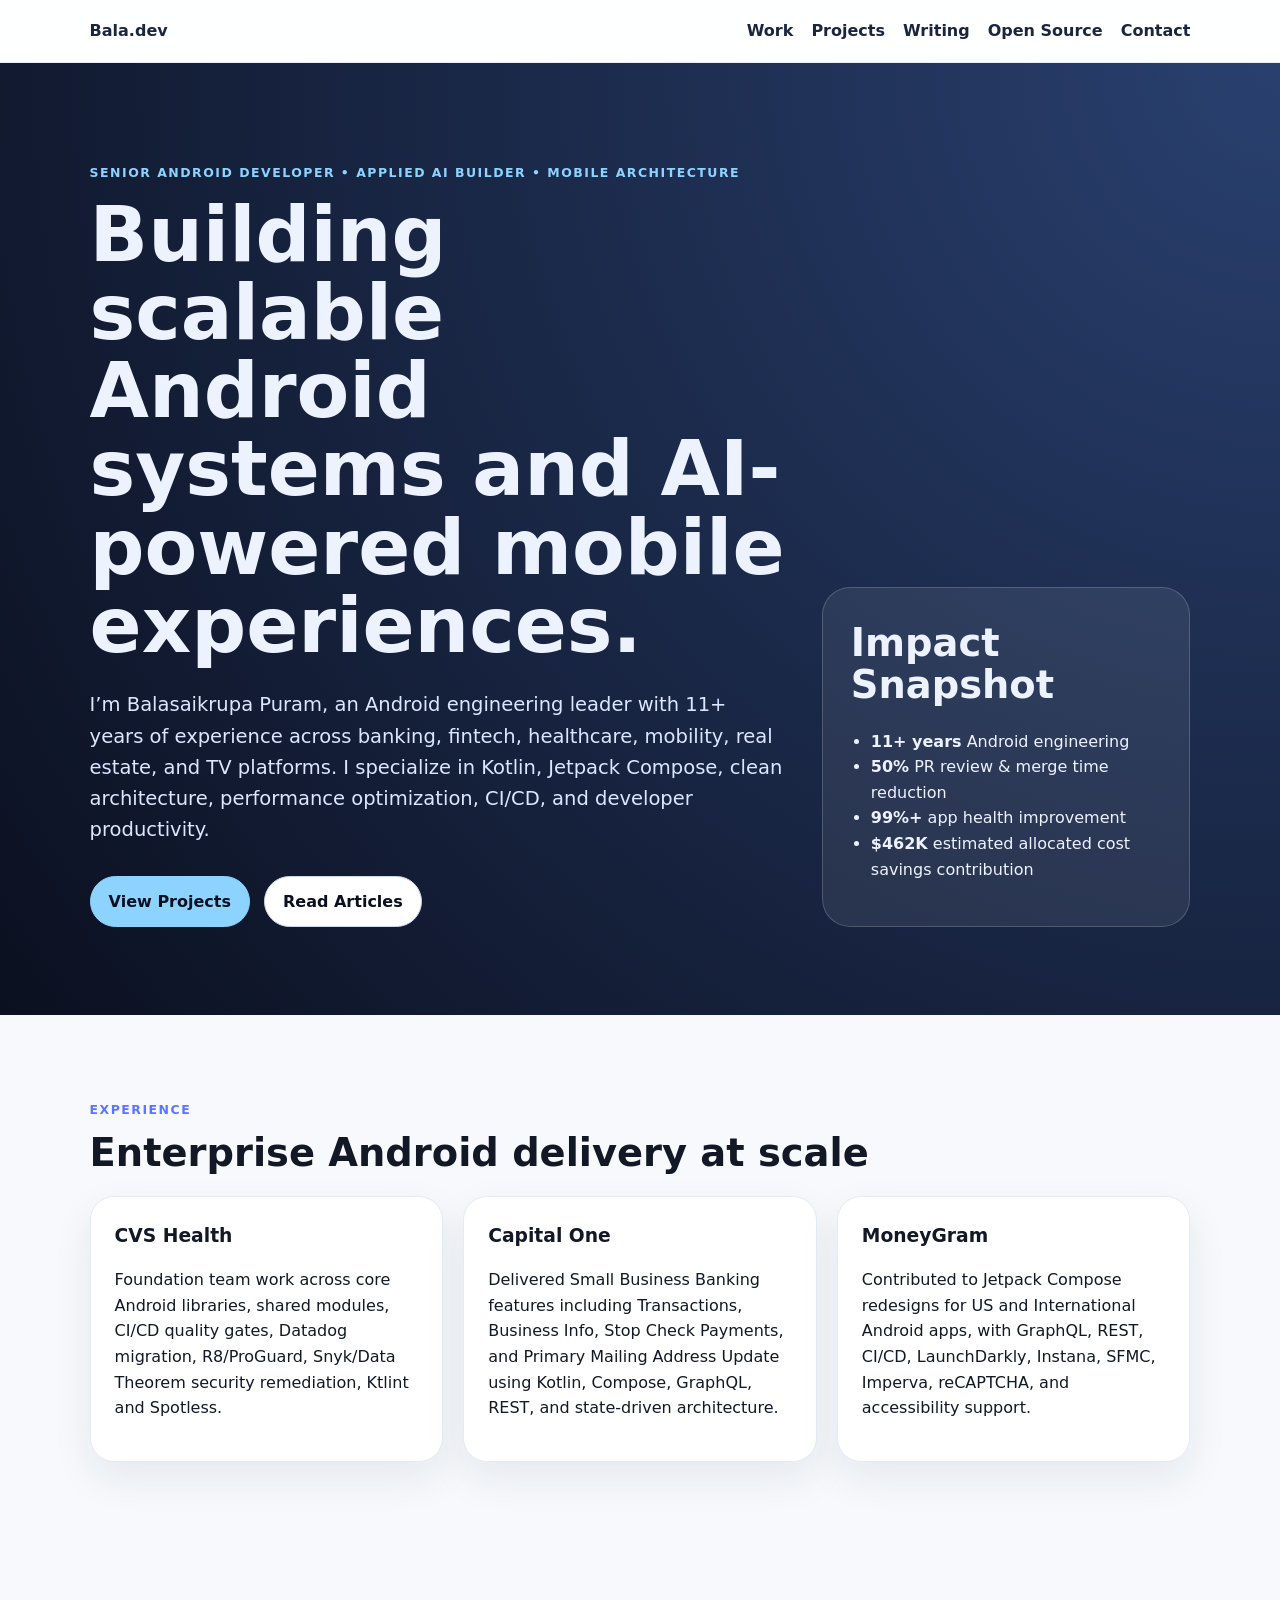
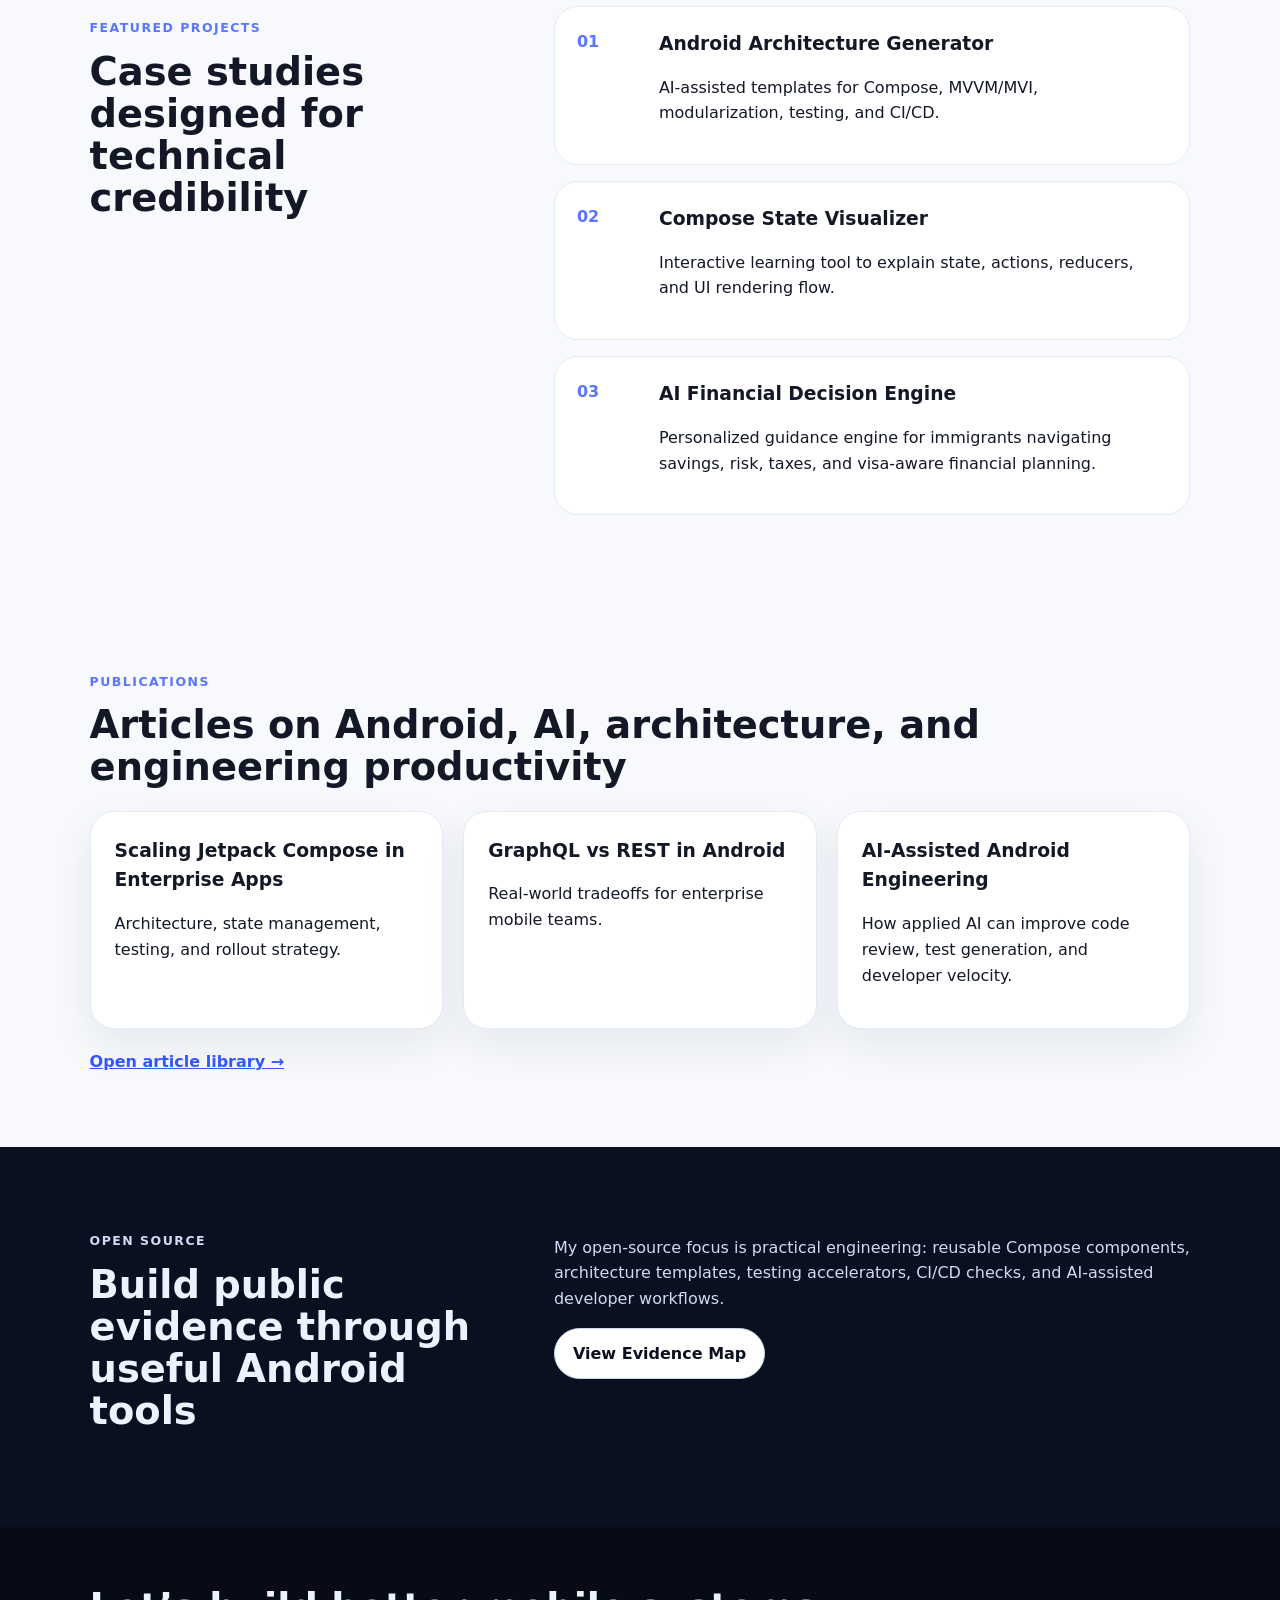
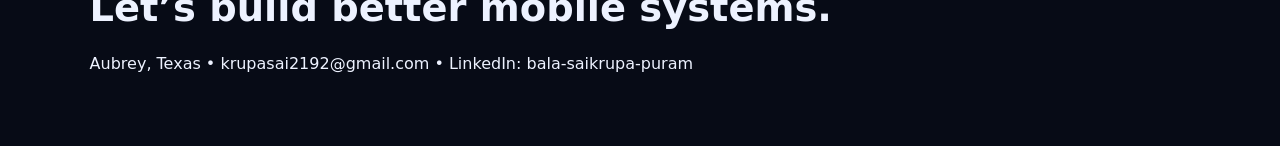
==== index.html @ 7b321862 "Initial portfolio" ====
<!doctype html>
<html lang="en">
<head>
  <meta charset="utf-8" />
  <meta name="viewport" content="width=device-width, initial-scale=1" />
  <title>Balasaikrupa Puram | Lead Android Developer & Applied AI Builder</title>
  <meta name="description" content="Portfolio of Balasaikrupa Puram, Lead Android Developer specializing in Kotlin, Jetpack Compose, Android architecture, performance, CI/CD, and applied AI." />
  <link rel="stylesheet" href="assets/css/styles.css" />
</head>
<body>
  <header class="nav">
    <a class="brand" href="#top">Bala.dev</a>
    <nav>
      <a href="#work">Work</a><a href="#projects">Projects</a><a href="#writing">Writing</a><a href="#opensource">Open Source</a><a href="#contact">Contact</a>
    </nav>
  </header>

  <main id="top">
    <section class="hero">
      <div>
        <p class="eyebrow">Senior Android Developer • Applied AI Builder • Mobile Architecture</p>
        <h1>Building scalable Android systems and AI-powered mobile experiences.</h1>
        <p class="lead">I’m Balasaikrupa Puram, an Android engineering leader with 11+ years of experience across banking, fintech, healthcare, mobility, real estate, and TV platforms. I specialize in Kotlin, Jetpack Compose, clean architecture, performance optimization, CI/CD, and developer productivity.</p>
        <div class="actions">
          <a class="button primary" href="#projects">View Projects</a>
          <a class="button" href="articles/index.html">Read Articles</a>
        </div>
      </div>
      <aside class="hero-card">
        <h2>Impact Snapshot</h2>
        <ul>
          <li><strong>11+ years</strong> Android engineering</li>
          <li><strong>50%</strong> PR review & merge time reduction</li>
          <li><strong>99%+</strong> app health improvement</li>
          <li><strong>$462K</strong> estimated allocated cost savings contribution</li>
        </ul>
      </aside>
    </section>

    <section id="work" class="section">
      <p class="eyebrow">Experience</p>
      <h2>Enterprise Android delivery at scale</h2>
      <div class="grid cards">
        <article class="card"><h3>CVS Health</h3><p>Foundation team work across core Android libraries, shared modules, CI/CD quality gates, Datadog migration, R8/ProGuard, Snyk/Data Theorem security remediation, Ktlint and Spotless.</p></article>
        <article class="card"><h3>Capital One</h3><p>Delivered Small Business Banking features including Transactions, Business Info, Stop Check Payments, and Primary Mailing Address Update using Kotlin, Compose, GraphQL, REST, and state-driven architecture.</p></article>
        <article class="card"><h3>MoneyGram</h3><p>Contributed to Jetpack Compose redesigns for US and International Android apps, with GraphQL, REST, CI/CD, LaunchDarkly, Instana, SFMC, Imperva, reCAPTCHA, and accessibility support.</p></article>
      </div>
    </section>

    <section id="projects" class="section split">
      <div><p class="eyebrow">Featured Projects</p><h2>Case studies designed for technical credibility</h2></div>
      <div class="stack">
        <a class="project" href="projects/android-architecture-generator.html"><span>01</span><div><h3>Android Architecture Generator</h3><p>AI-assisted templates for Compose, MVVM/MVI, modularization, testing, and CI/CD.</p></div></a>
        <a class="project" href="projects/compose-state-visualizer.html"><span>02</span><div><h3>Compose State Visualizer</h3><p>Interactive learning tool to explain state, actions, reducers, and UI rendering flow.</p></div></a>
        <a class="project" href="projects/ai-financial-decision-engine.html"><span>03</span><div><h3>AI Financial Decision Engine</h3><p>Personalized guidance engine for immigrants navigating savings, risk, taxes, and visa-aware financial planning.</p></div></a>
      </div>
    </section>

    <section id="writing" class="section">
      <p class="eyebrow">Publications</p>
      <h2>Articles on Android, AI, architecture, and engineering productivity</h2>
      <div class="grid cards">
        <article class="card"><h3>Scaling Jetpack Compose in Enterprise Apps</h3><p>Architecture, state management, testing, and rollout strategy.</p></article>
        <article class="card"><h3>GraphQL vs REST in Android</h3><p>Real-world tradeoffs for enterprise mobile teams.</p></article>
        <article class="card"><h3>AI-Assisted Android Engineering</h3><p>How applied AI can improve code review, test generation, and developer velocity.</p></article>
      </div>
      <a class="text-link" href="articles/index.html">Open article library →</a>
    </section>

    <section id="opensource" class="section split dark">
      <div><p class="eyebrow">Open Source</p><h2>Build public evidence through useful Android tools</h2></div>
      <div><p>My open-source focus is practical engineering: reusable Compose components, architecture templates, testing accelerators, CI/CD checks, and AI-assisted developer workflows.</p><a class="button" href="evidence/index.html">View Evidence Map</a></div>
    </section>
  </main>

  <footer id="contact" class="footer">
    <div><h2>Let’s build better mobile systems.</h2><p>Aubrey, Texas • krupasai2192@gmail.com • LinkedIn: bala-saikrupa-puram</p></div>
  </footer>
  <script src="assets/js/main.js"></script>
</body>
</html>
---- assets/css/styles.css ----
:root{--bg:#0b1020;--panel:#111936;--text:#edf2ff;--muted:#aeb9d6;--brand:#8dd3ff;--card:#ffffff;--ink:#121826;--soft:#eef4ff}*{box-sizing:border-box}body{margin:0;font-family:Inter,ui-sans-serif,system-ui,-apple-system,Segoe UI,Roboto,Arial,sans-serif;background:#f7f9fc;color:var(--ink);line-height:1.6}.nav{position:sticky;top:0;z-index:10;display:flex;justify-content:space-between;align-items:center;padding:18px 7vw;background:rgba(255,255,255,.88);backdrop-filter:blur(12px);border-bottom:1px solid #e9edf5}.brand{font-weight:800;color:#0b1020;text-decoration:none}.nav nav{display:flex;gap:18px;flex-wrap:wrap}.nav a{color:#1b2540;text-decoration:none;font-weight:600}.hero{display:grid;grid-template-columns:1.7fr .9fr;gap:36px;padding:88px 7vw;background:radial-gradient(circle at top right,#29406f,var(--bg));color:var(--text)}.eyebrow{color:#5a75ff;text-transform:uppercase;letter-spacing:.12em;font-size:.78rem;font-weight:800}.hero .eyebrow{color:var(--brand)}h1{font-size:clamp(2.4rem,6vw,5.2rem);line-height:1.02;margin:10px 0 24px}h2{font-size:clamp(1.8rem,3vw,3rem);line-height:1.1;margin:6px 0 22px}h3{margin:0 0 10px}.lead{font-size:1.22rem;max-width:820px;color:#dce7ff}.actions{display:flex;gap:14px;flex-wrap:wrap;margin-top:30px}.button{display:inline-flex;align-items:center;justify-content:center;padding:12px 18px;border-radius:999px;border:1px solid #ccd7ef;color:#0b1020;background:#fff;text-decoration:none;font-weight:800}.button.primary{background:var(--brand);border-color:var(--brand)}.hero-card{background:rgba(255,255,255,.08);border:1px solid rgba(255,255,255,.18);border-radius:28px;padding:28px;align-self:end}.hero-card ul{padding-left:20px}.section{padding:72px 7vw}.grid{display:grid;grid-template-columns:repeat(3,minmax(0,1fr));gap:20px}.card{background:var(--card);border:1px solid #e5ebf5;border-radius:24px;padding:24px;box-shadow:0 16px 40px rgba(22,35,70,.08)}.split{display:grid;grid-template-columns:.8fr 1.2fr;gap:40px;align-items:start}.stack{display:grid;gap:16px}.project{display:grid;grid-template-columns:64px 1fr;gap:18px;align-items:start;background:#fff;border:1px solid #e5ebf5;border-radius:24px;padding:22px;text-decoration:none;color:var(--ink)}.project span{font-weight:900;color:#5a75ff}.dark{background:#0b1020;color:var(--text)}.dark p{color:#cfdbf5}.text-link{display:inline-block;margin-top:20px;font-weight:900;color:#3357ff}.footer{padding:54px 7vw;background:#070b16;color:var(--text)}@media(max-width:860px){.hero,.split,.grid{grid-template-columns:1fr}.nav{align-items:flex-start;gap:12px;flex-direction:column}}
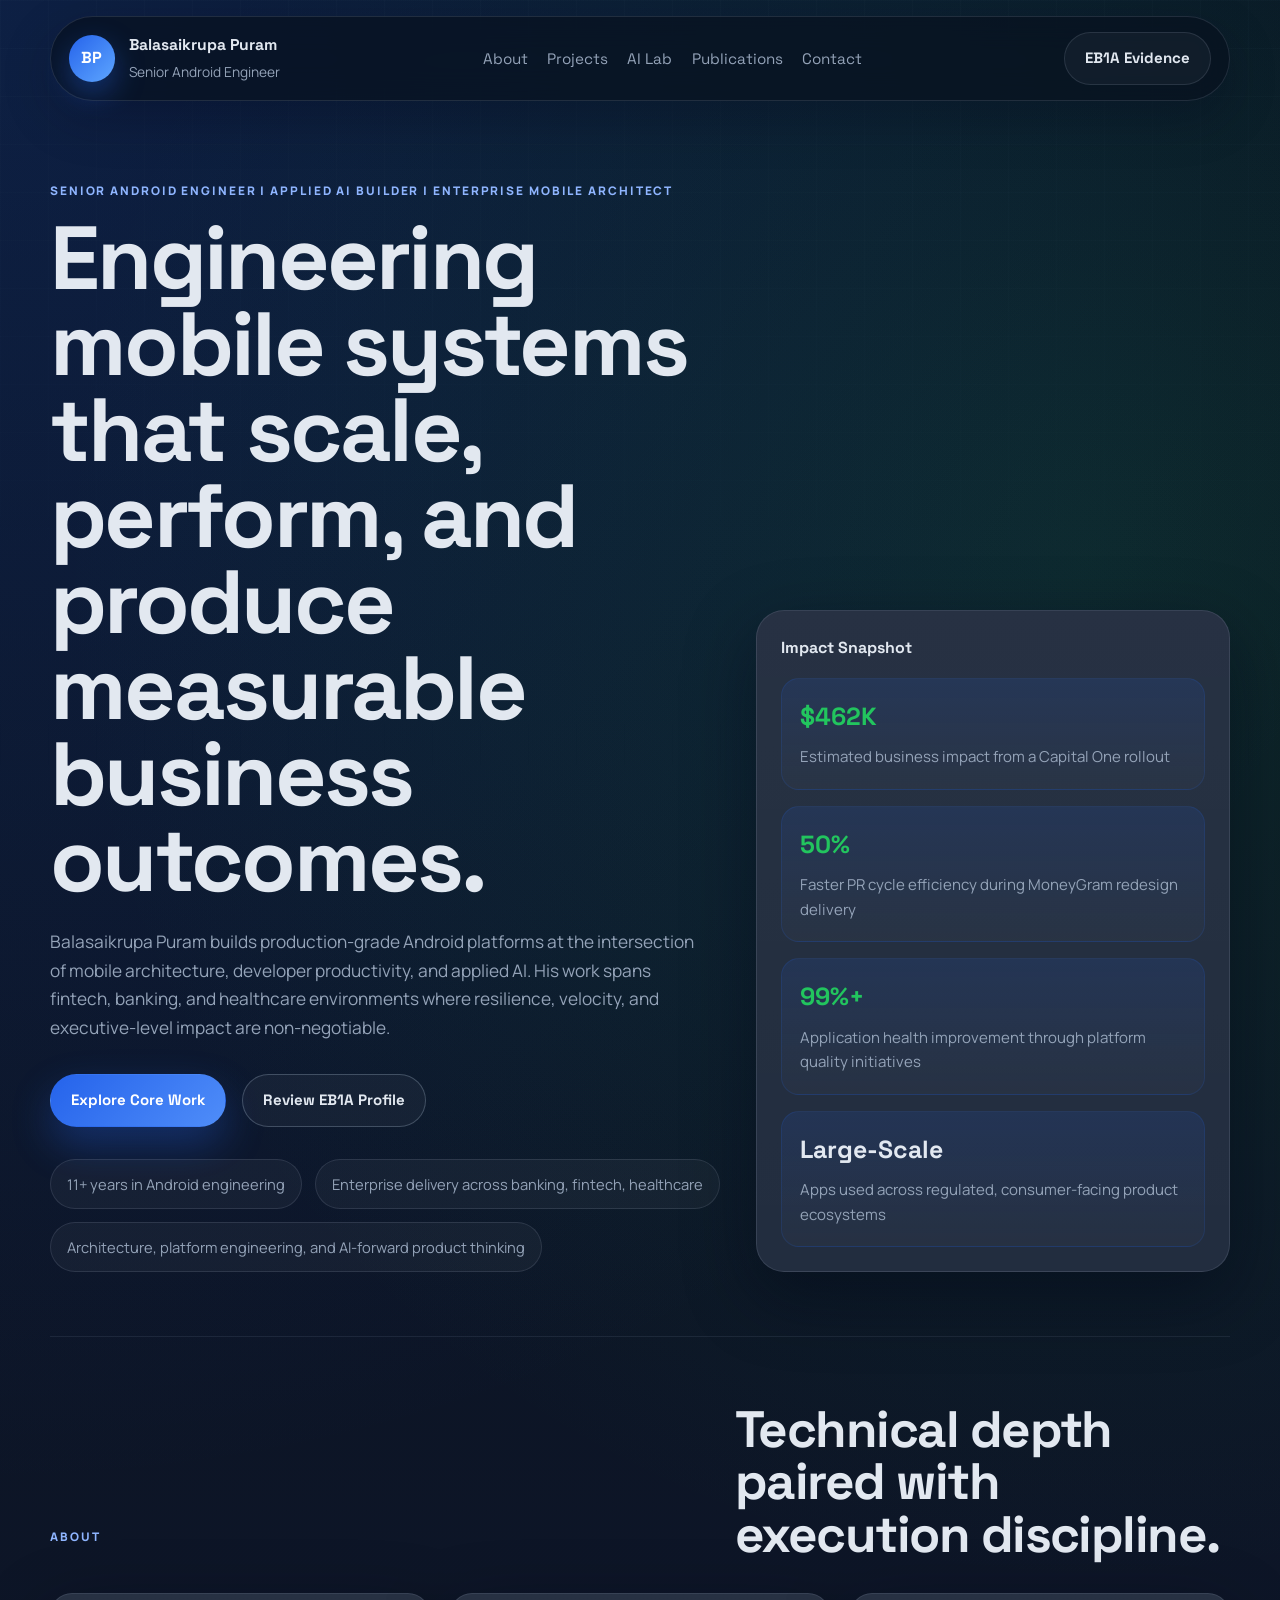
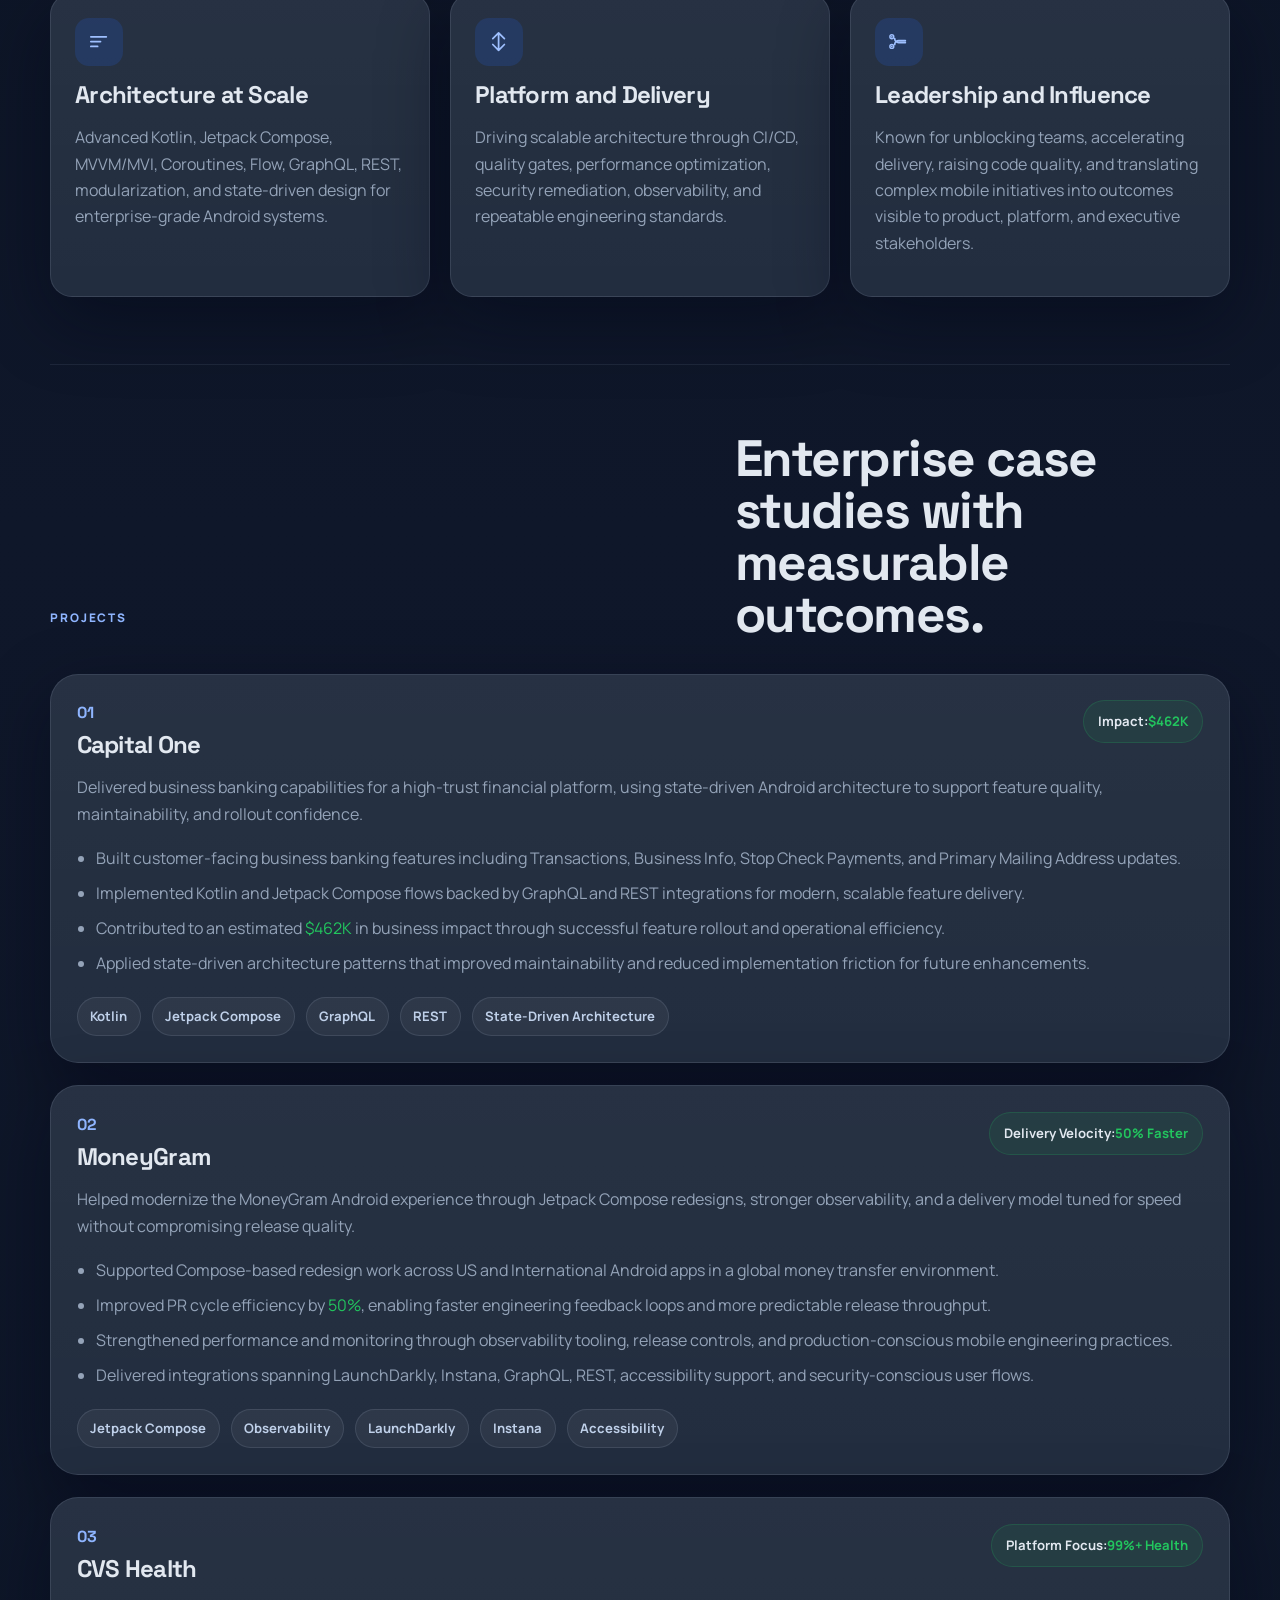
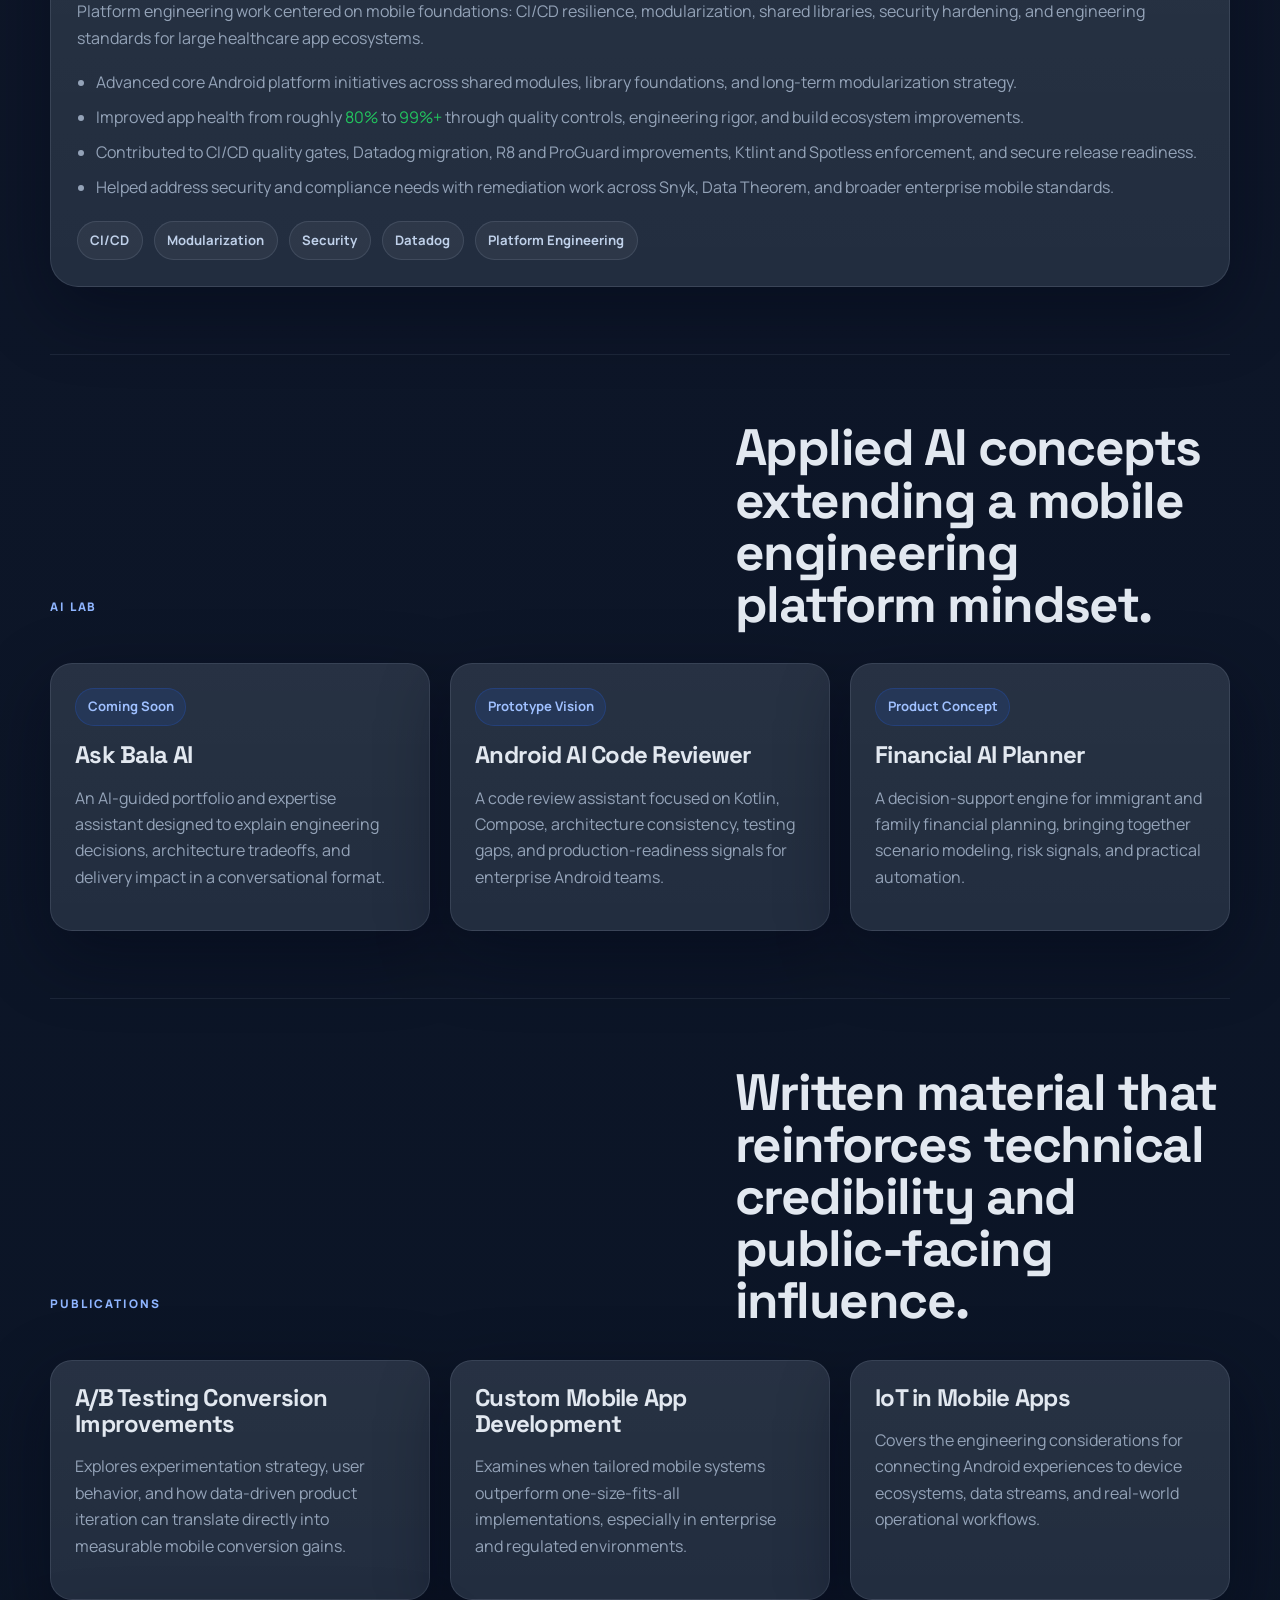
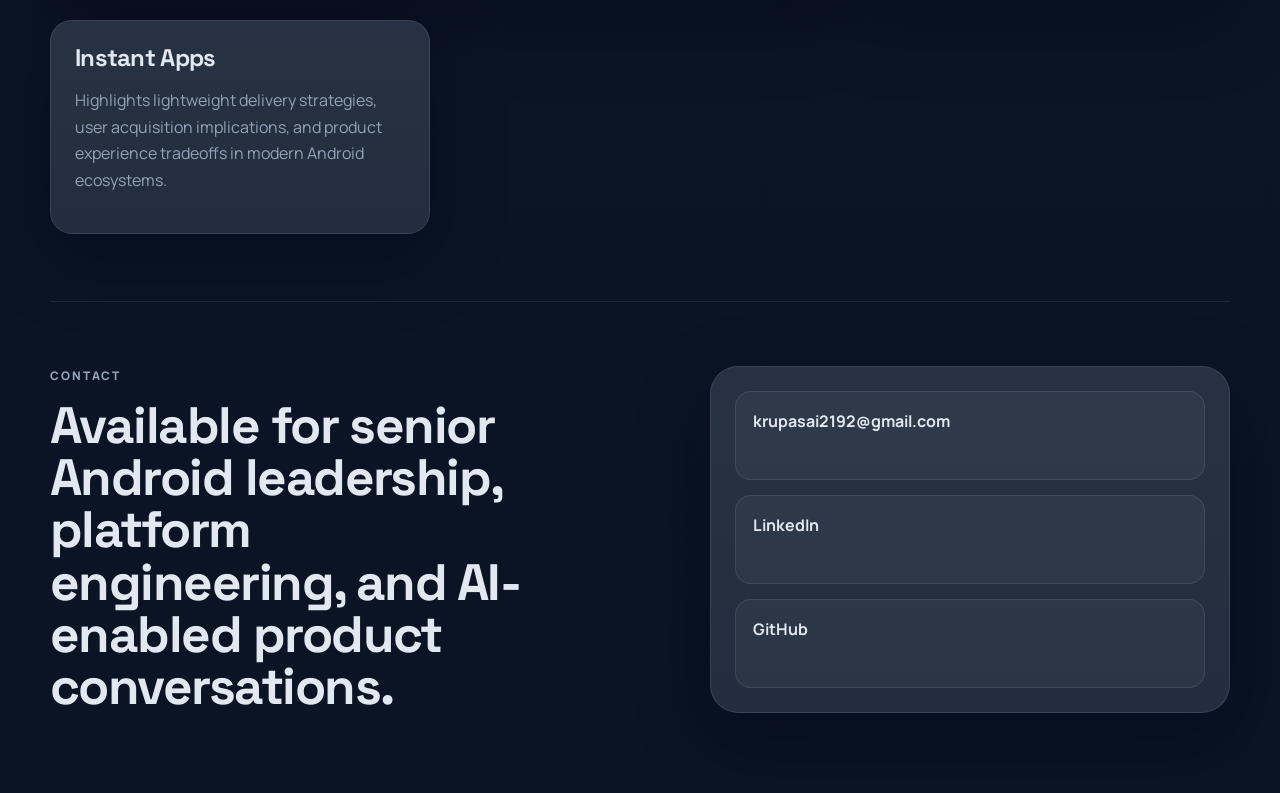
==== commit c7ea3677: "Build premium portfolio and EB1A evidence pages" ====
--- a/index.html
+++ b/index.html
@@ -1,81 +1,262 @@
 <!doctype html>
 <html lang="en">
 <head>
-  <meta charset="utf-8" />
-  <meta name="viewport" content="width=device-width, initial-scale=1" />
-  <title>Balasaikrupa Puram | Lead Android Developer & Applied AI Builder</title>
-  <meta name="description" content="Portfolio of Balasaikrupa Puram, Lead Android Developer specializing in Kotlin, Jetpack Compose, Android architecture, performance, CI/CD, and applied AI." />
-  <link rel="stylesheet" href="assets/css/styles.css" />
+  <meta charset="utf-8">
+  <meta name="viewport" content="width=device-width, initial-scale=1">
+  <title>Balasaikrupa Puram | Senior Android Engineer | Applied AI Builder</title>
+  <meta name="description" content="Portfolio of Balasaikrupa Puram, Senior Android Engineer and Applied AI Builder delivering measurable business impact through scalable Android architecture, platform engineering, and AI-enabled systems.">
+  <link rel="preconnect" href="https://fonts.googleapis.com">
+  <link rel="preconnect" href="https://fonts.gstatic.com" crossorigin>
+  <link href="https://fonts.googleapis.com/css2?family=Space+Grotesk:wght@500;700&family=Manrope:wght@400;500;600;700;800&display=swap" rel="stylesheet">
+  <link rel="stylesheet" href="styles.css">
 </head>
 <body>
-  <header class="nav">
-    <a class="brand" href="#top">Bala.dev</a>
-    <nav>
-      <a href="#work">Work</a><a href="#projects">Projects</a><a href="#writing">Writing</a><a href="#opensource">Open Source</a><a href="#contact">Contact</a>
-    </nav>
-  </header>
-
-  <main id="top">
-    <section class="hero">
-      <div>
-        <p class="eyebrow">Senior Android Developer • Applied AI Builder • Mobile Architecture</p>
-        <h1>Building scalable Android systems and AI-powered mobile experiences.</h1>
-        <p class="lead">I’m Balasaikrupa Puram, an Android engineering leader with 11+ years of experience across banking, fintech, healthcare, mobility, real estate, and TV platforms. I specialize in Kotlin, Jetpack Compose, clean architecture, performance optimization, CI/CD, and developer productivity.</p>
-        <div class="actions">
-          <a class="button primary" href="#projects">View Projects</a>
-          <a class="button" href="articles/index.html">Read Articles</a>
-        </div>
+  <div class="site-shell">
+    <header class="site-header">
+      <a class="brand" href="#top">
+        <span class="brand-mark">BP</span>
+        <span class="brand-copy">
+          <strong>Balasaikrupa Puram</strong>
+          <span>Senior Android Engineer</span>
+        </span>
+      </a>
+      <nav class="site-nav" aria-label="Primary">
+        <a href="#about">About</a>
+        <a href="#projects">Projects</a>
+        <a href="#ai-lab">AI Lab</a>
+        <a href="#publications">Publications</a>
+        <a href="#contact">Contact</a>
+      </nav>
+      <a class="button button-ghost" href="evidence.html">EB1A Evidence</a>
+    </header>
+
+    <main id="top">
+      <section class="hero section-divider">
+        <div class="hero-copy reveal">
+          <p class="eyebrow">Senior Android Engineer | Applied AI Builder | Enterprise Mobile Architect</p>
+          <h1>Engineering mobile systems that scale, perform, and produce measurable business outcomes.</h1>
+          <p class="hero-text">
+            Balasaikrupa Puram builds production-grade Android platforms at the intersection of mobile architecture,
+            developer productivity, and applied AI. His work spans fintech, banking, and healthcare environments where
+            resilience, velocity, and executive-level impact are non-negotiable.
+          </p>
+          <div class="hero-actions">
+            <a class="button button-primary" href="#projects">Explore Core Work</a>
+            <a class="button button-secondary" href="evidence.html">Review EB1A Profile</a>
+          </div>
+          <ul class="trust-row" aria-label="Trust markers">
+            <li>11+ years in Android engineering</li>
+            <li>Enterprise delivery across banking, fintech, healthcare</li>
+            <li>Architecture, platform engineering, and AI-forward product thinking</li>
+          </ul>
+        </div>
+
+        <aside class="hero-panel reveal" aria-label="Impact snapshot">
+          <div class="panel-topline">Impact Snapshot</div>
+          <div class="metric-grid">
+            <article class="metric-card">
+              <span class="metric-value accent">$462K</span>
+              <span class="metric-label">Estimated business impact from a Capital One rollout</span>
+            </article>
+            <article class="metric-card">
+              <span class="metric-value accent">50%</span>
+              <span class="metric-label">Faster PR cycle efficiency during MoneyGram redesign delivery</span>
+            </article>
+            <article class="metric-card">
+              <span class="metric-value accent">99%+</span>
+              <span class="metric-label">Application health improvement through platform quality initiatives</span>
+            </article>
+            <article class="metric-card">
+              <span class="metric-value">Large-Scale</span>
+              <span class="metric-label">Apps used across regulated, consumer-facing product ecosystems</span>
+            </article>
+          </div>
+        </aside>
+      </section>
+
+      <section id="about" class="section section-divider">
+        <div class="section-heading reveal">
+          <p class="eyebrow">About</p>
+          <h2>Technical depth paired with execution discipline.</h2>
+        </div>
+        <div class="about-grid">
+          <article class="feature-card reveal">
+            <div class="icon-badge" aria-hidden="true">
+              <svg viewBox="0 0 24 24" fill="none"><path d="M4 7h16M4 12h10M4 17h7" stroke="currentColor" stroke-width="1.8" stroke-linecap="round"/></svg>
+            </div>
+            <h3>Architecture at Scale</h3>
+            <p>Advanced Kotlin, Jetpack Compose, MVVM/MVI, Coroutines, Flow, GraphQL, REST, modularization, and state-driven design for enterprise-grade Android systems.</p>
+          </article>
+          <article class="feature-card reveal">
+            <div class="icon-badge" aria-hidden="true">
+              <svg viewBox="0 0 24 24" fill="none"><path d="M12 3v18M6 9l6-6 6 6M6 15l6 6 6-6" stroke="currentColor" stroke-width="1.8" stroke-linecap="round" stroke-linejoin="round"/></svg>
+            </div>
+            <h3>Platform and Delivery</h3>
+            <p>Driving scalable architecture through CI/CD, quality gates, performance optimization, security remediation, observability, and repeatable engineering standards.</p>
+          </article>
+          <article class="feature-card reveal">
+            <div class="icon-badge" aria-hidden="true">
+              <svg viewBox="0 0 24 24" fill="none"><path d="M8 15c0-2.21 1.79-4 4-4h7M8 9c0 2.21 1.79 4 4 4h7M5 7h.01M5 17h.01" stroke="currentColor" stroke-width="1.8" stroke-linecap="round"/><path d="M7 7a2 2 0 1 1-4 0 2 2 0 0 1 4 0Zm0 10a2 2 0 1 1-4 0 2 2 0 0 1 4 0Z" stroke="currentColor" stroke-width="1.5"/></svg>
+            </div>
+            <h3>Leadership and Influence</h3>
+            <p>Known for unblocking teams, accelerating delivery, raising code quality, and translating complex mobile initiatives into outcomes visible to product, platform, and executive stakeholders.</p>
+          </article>
+        </div>
+      </section>
+
+      <section id="projects" class="section section-divider">
+        <div class="section-heading reveal">
+          <p class="eyebrow">Projects</p>
+          <h2>Enterprise case studies with measurable outcomes.</h2>
+        </div>
+
+        <div class="project-stack">
+          <article class="project-card reveal">
+            <div class="project-header">
+              <div>
+                <p class="project-index">01</p>
+                <h3>Capital One</h3>
+              </div>
+              <span class="impact-pill">Impact: <strong class="accent">$462K</strong></span>
+            </div>
+            <p class="project-summary">
+              Delivered business banking capabilities for a high-trust financial platform, using state-driven Android
+              architecture to support feature quality, maintainability, and rollout confidence.
+            </p>
+            <ul class="achievement-list">
+              <li>Built customer-facing business banking features including Transactions, Business Info, Stop Check Payments, and Primary Mailing Address updates.</li>
+              <li>Implemented Kotlin and Jetpack Compose flows backed by GraphQL and REST integrations for modern, scalable feature delivery.</li>
+              <li>Contributed to an estimated <span class="accent">$462K</span> in business impact through successful feature rollout and operational efficiency.</li>
+              <li>Applied state-driven architecture patterns that improved maintainability and reduced implementation friction for future enhancements.</li>
+            </ul>
+            <div class="tag-row">
+              <span class="tag">Kotlin</span>
+              <span class="tag">Jetpack Compose</span>
+              <span class="tag">GraphQL</span>
+              <span class="tag">REST</span>
+              <span class="tag">State-Driven Architecture</span>
+            </div>
+          </article>
+
+          <article class="project-card reveal">
+            <div class="project-header">
+              <div>
+                <p class="project-index">02</p>
+                <h3>MoneyGram</h3>
+              </div>
+              <span class="impact-pill">Delivery Velocity: <strong class="accent">50% Faster</strong></span>
+            </div>
+            <p class="project-summary">
+              Helped modernize the MoneyGram Android experience through Jetpack Compose redesigns, stronger observability,
+              and a delivery model tuned for speed without compromising release quality.
+            </p>
+            <ul class="achievement-list">
+              <li>Supported Compose-based redesign work across US and International Android apps in a global money transfer environment.</li>
+              <li>Improved PR cycle efficiency by <span class="accent">50%</span>, enabling faster engineering feedback loops and more predictable release throughput.</li>
+              <li>Strengthened performance and monitoring through observability tooling, release controls, and production-conscious mobile engineering practices.</li>
+              <li>Delivered integrations spanning LaunchDarkly, Instana, GraphQL, REST, accessibility support, and security-conscious user flows.</li>
+            </ul>
+            <div class="tag-row">
+              <span class="tag">Jetpack Compose</span>
+              <span class="tag">Observability</span>
+              <span class="tag">LaunchDarkly</span>
+              <span class="tag">Instana</span>
+              <span class="tag">Accessibility</span>
+            </div>
+          </article>
+
+          <article class="project-card reveal">
+            <div class="project-header">
+              <div>
+                <p class="project-index">03</p>
+                <h3>CVS Health</h3>
+              </div>
+              <span class="impact-pill">Platform Focus: <strong class="accent">99%+ Health</strong></span>
+            </div>
+            <p class="project-summary">
+              Platform engineering work centered on mobile foundations: CI/CD resilience, modularization, shared libraries,
+              security hardening, and engineering standards for large healthcare app ecosystems.
+            </p>
+            <ul class="achievement-list">
+              <li>Advanced core Android platform initiatives across shared modules, library foundations, and long-term modularization strategy.</li>
+              <li>Improved app health from roughly <span class="accent">80%</span> to <span class="accent">99%+</span> through quality controls, engineering rigor, and build ecosystem improvements.</li>
+              <li>Contributed to CI/CD quality gates, Datadog migration, R8 and ProGuard improvements, Ktlint and Spotless enforcement, and secure release readiness.</li>
+              <li>Helped address security and compliance needs with remediation work across Snyk, Data Theorem, and broader enterprise mobile standards.</li>
+            </ul>
+            <div class="tag-row">
+              <span class="tag">CI/CD</span>
+              <span class="tag">Modularization</span>
+              <span class="tag">Security</span>
+              <span class="tag">Datadog</span>
+              <span class="tag">Platform Engineering</span>
+            </div>
+          </article>
+        </div>
+      </section>
+
+      <section id="ai-lab" class="section section-divider">
+        <div class="section-heading reveal">
+          <p class="eyebrow">AI Lab</p>
+          <h2>Applied AI concepts extending a mobile engineering platform mindset.</h2>
+        </div>
+        <div class="ai-grid">
+          <article class="lab-card reveal">
+            <span class="status-chip">Coming Soon</span>
+            <h3>Ask Bala AI</h3>
+            <p>An AI-guided portfolio and expertise assistant designed to explain engineering decisions, architecture tradeoffs, and delivery impact in a conversational format.</p>
+          </article>
+          <article class="lab-card reveal">
+            <span class="status-chip">Prototype Vision</span>
+            <h3>Android AI Code Reviewer</h3>
+            <p>A code review assistant focused on Kotlin, Compose, architecture consistency, testing gaps, and production-readiness signals for enterprise Android teams.</p>
+          </article>
+          <article class="lab-card reveal">
+            <span class="status-chip">Product Concept</span>
+            <h3>Financial AI Planner</h3>
+            <p>A decision-support engine for immigrant and family financial planning, bringing together scenario modeling, risk signals, and practical automation.</p>
+          </article>
+        </div>
+      </section>
+
+      <section id="publications" class="section section-divider">
+        <div class="section-heading reveal">
+          <p class="eyebrow">Publications</p>
+          <h2>Written material that reinforces technical credibility and public-facing influence.</h2>
+        </div>
+        <div class="publication-grid">
+          <article class="publication-card reveal">
+            <h3>A/B Testing Conversion Improvements</h3>
+            <p>Explores experimentation strategy, user behavior, and how data-driven product iteration can translate directly into measurable mobile conversion gains.</p>
+          </article>
+          <article class="publication-card reveal">
+            <h3>Custom Mobile App Development</h3>
+            <p>Examines when tailored mobile systems outperform one-size-fits-all implementations, especially in enterprise and regulated environments.</p>
+          </article>
+          <article class="publication-card reveal">
+            <h3>IoT in Mobile Apps</h3>
+            <p>Covers the engineering considerations for connecting Android experiences to device ecosystems, data streams, and real-world operational workflows.</p>
+          </article>
+          <article class="publication-card reveal">
+            <h3>Instant Apps</h3>
+            <p>Highlights lightweight delivery strategies, user acquisition implications, and product experience tradeoffs in modern Android ecosystems.</p>
+          </article>
+        </div>
+      </section>
+    </main>
+
+    <section id="contact" class="contact-band">
+      <div class="contact-copy reveal">
+        <p class="eyebrow">Contact</p>
+        <h2>Available for senior Android leadership, platform engineering, and AI-enabled product conversations.</h2>
       </div>
-      <aside class="hero-card">
-        <h2>Impact Snapshot</h2>
-        <ul>
-          <li><strong>11+ years</strong> Android engineering</li>
-          <li><strong>50%</strong> PR review & merge time reduction</li>
-          <li><strong>99%+</strong> app health improvement</li>
-          <li><strong>$462K</strong> estimated allocated cost savings contribution</li>
-        </ul>
-      </aside>
-    </section>
-
-    <section id="work" class="section">
-      <p class="eyebrow">Experience</p>
-      <h2>Enterprise Android delivery at scale</h2>
-      <div class="grid cards">
-        <article class="card"><h3>CVS Health</h3><p>Foundation team work across core Android libraries, shared modules, CI/CD quality gates, Datadog migration, R8/ProGuard, Snyk/Data Theorem security remediation, Ktlint and Spotless.</p></article>
-        <article class="card"><h3>Capital One</h3><p>Delivered Small Business Banking features including Transactions, Business Info, Stop Check Payments, and Primary Mailing Address Update using Kotlin, Compose, GraphQL, REST, and state-driven architecture.</p></article>
-        <article class="card"><h3>MoneyGram</h3><p>Contributed to Jetpack Compose redesigns for US and International Android apps, with GraphQL, REST, CI/CD, LaunchDarkly, Instana, SFMC, Imperva, reCAPTCHA, and accessibility support.</p></article>
+      <div class="contact-card reveal">
+        <a href="mailto:krupasai2192@gmail.com">krupasai2192@gmail.com</a>
+        <a href="https://www.linkedin.com/in/bala-saikrupa-puram/" target="_blank" rel="noreferrer">LinkedIn</a>
+        <a href="https://github.com/saikrupa" target="_blank" rel="noreferrer">GitHub</a>
       </div>
     </section>
-
-    <section id="projects" class="section split">
-      <div><p class="eyebrow">Featured Projects</p><h2>Case studies designed for technical credibility</h2></div>
-      <div class="stack">
-        <a class="project" href="projects/android-architecture-generator.html"><span>01</span><div><h3>Android Architecture Generator</h3><p>AI-assisted templates for Compose, MVVM/MVI, modularization, testing, and CI/CD.</p></div></a>
-        <a class="project" href="projects/compose-state-visualizer.html"><span>02</span><div><h3>Compose State Visualizer</h3><p>Interactive learning tool to explain state, actions, reducers, and UI rendering flow.</p></div></a>
-        <a class="project" href="projects/ai-financial-decision-engine.html"><span>03</span><div><h3>AI Financial Decision Engine</h3><p>Personalized guidance engine for immigrants navigating savings, risk, taxes, and visa-aware financial planning.</p></div></a>
-      </div>
-    </section>
-
-    <section id="writing" class="section">
-      <p class="eyebrow">Publications</p>
-      <h2>Articles on Android, AI, architecture, and engineering productivity</h2>
-      <div class="grid cards">
-        <article class="card"><h3>Scaling Jetpack Compose in Enterprise Apps</h3><p>Architecture, state management, testing, and rollout strategy.</p></article>
-        <article class="card"><h3>GraphQL vs REST in Android</h3><p>Real-world tradeoffs for enterprise mobile teams.</p></article>
-        <article class="card"><h3>AI-Assisted Android Engineering</h3><p>How applied AI can improve code review, test generation, and developer velocity.</p></article>
-      </div>
-      <a class="text-link" href="articles/index.html">Open article library →</a>
-    </section>
-
-    <section id="opensource" class="section split dark">
-      <div><p class="eyebrow">Open Source</p><h2>Build public evidence through useful Android tools</h2></div>
-      <div><p>My open-source focus is practical engineering: reusable Compose components, architecture templates, testing accelerators, CI/CD checks, and AI-assisted developer workflows.</p><a class="button" href="evidence/index.html">View Evidence Map</a></div>
-    </section>
-  </main>
-
-  <footer id="contact" class="footer">
-    <div><h2>Let’s build better mobile systems.</h2><p>Aubrey, Texas • krupasai2192@gmail.com • LinkedIn: bala-saikrupa-puram</p></div>
-  </footer>
-  <script src="assets/js/main.js"></script>
+  </div>
+
+  <script src="script.js"></script>
 </body>
 </html>
--- a/styles.css
+++ b/styles.css
@@ -0,0 +1,699 @@
+:root {
+  --bg: #0f172a;
+  --bg-soft: #111c34;
+  --surface: rgba(15, 23, 42, 0.78);
+  --card: #1e293b;
+  --card-strong: #24324a;
+  --text: #e2e8f0;
+  --muted: #94a3b8;
+  --line: rgba(148, 163, 184, 0.18);
+  --line-strong: rgba(148, 163, 184, 0.34);
+  --primary: #2563eb;
+  --primary-soft: rgba(37, 99, 235, 0.18);
+  --accent: #22c55e;
+  --shadow: 0 24px 70px rgba(2, 6, 23, 0.45);
+  --radius-xl: 28px;
+  --radius-lg: 22px;
+  --radius-md: 18px;
+  --max-width: 1180px;
+}
+
+* {
+  box-sizing: border-box;
+}
+
+html {
+  scroll-behavior: smooth;
+}
+
+body {
+  margin: 0;
+  min-width: 320px;
+  background:
+    radial-gradient(circle at top left, rgba(37, 99, 235, 0.18), transparent 26%),
+    radial-gradient(circle at 85% 10%, rgba(34, 197, 94, 0.12), transparent 20%),
+    linear-gradient(180deg, #08111f 0%, var(--bg) 38%, #0a1425 100%);
+  color: var(--text);
+  font-family: "Manrope", "Segoe UI", sans-serif;
+  line-height: 1.65;
+}
+
+body::before {
+  content: "";
+  position: fixed;
+  inset: 0;
+  pointer-events: none;
+  background-image:
+    linear-gradient(rgba(148, 163, 184, 0.03) 1px, transparent 1px),
+    linear-gradient(90deg, rgba(148, 163, 184, 0.03) 1px, transparent 1px);
+  background-size: 48px 48px;
+  mask-image: linear-gradient(180deg, rgba(0, 0, 0, 0.8), transparent 92%);
+}
+
+a {
+  color: inherit;
+  text-decoration: none;
+}
+
+img,
+svg {
+  display: block;
+  max-width: 100%;
+}
+
+.site-shell {
+  position: relative;
+  z-index: 1;
+}
+
+.site-header,
+.hero,
+.section,
+.contact-band {
+  width: min(calc(100% - 2rem), var(--max-width));
+  margin: 0 auto;
+}
+
+.site-header {
+  position: sticky;
+  top: 0;
+  z-index: 20;
+  display: flex;
+  align-items: center;
+  justify-content: space-between;
+  gap: 1.2rem;
+  margin-top: 1rem;
+  padding: 0.95rem 1.1rem;
+  background: rgba(8, 17, 31, 0.72);
+  border: 1px solid var(--line);
+  border-radius: 999px;
+  backdrop-filter: blur(16px);
+  box-shadow: 0 18px 50px rgba(2, 6, 23, 0.24);
+}
+
+.brand {
+  display: inline-flex;
+  align-items: center;
+  gap: 0.9rem;
+  min-width: 0;
+}
+
+.brand-mark {
+  display: grid;
+  place-items: center;
+  width: 2.9rem;
+  height: 2.9rem;
+  border-radius: 50%;
+  background: linear-gradient(135deg, var(--primary), #5ea6ff);
+  color: white;
+  font-family: "Space Grotesk", sans-serif;
+  font-weight: 700;
+  letter-spacing: 0.04em;
+  box-shadow: 0 12px 30px rgba(37, 99, 235, 0.4);
+}
+
+.brand-copy {
+  display: flex;
+  flex-direction: column;
+  gap: 0.1rem;
+  font-size: 0.86rem;
+  color: var(--muted);
+}
+
+.brand-copy strong,
+.site-nav a,
+.button {
+  font-family: "Space Grotesk", sans-serif;
+}
+
+.brand-copy strong {
+  color: var(--text);
+  font-size: 0.98rem;
+}
+
+.site-nav {
+  display: flex;
+  align-items: center;
+  gap: 1.2rem;
+  flex-wrap: wrap;
+  justify-content: center;
+}
+
+.site-nav a {
+  color: var(--muted);
+  font-size: 0.95rem;
+  transition: color 180ms ease;
+}
+
+.site-nav a:hover,
+.site-nav a:focus-visible {
+  color: var(--text);
+}
+
+.button {
+  display: inline-flex;
+  align-items: center;
+  justify-content: center;
+  gap: 0.5rem;
+  min-height: 3rem;
+  padding: 0.8rem 1.25rem;
+  border-radius: 999px;
+  border: 1px solid transparent;
+  font-size: 0.94rem;
+  font-weight: 700;
+  transition: transform 180ms ease, box-shadow 180ms ease, border-color 180ms ease, background 180ms ease;
+}
+
+.button:hover,
+.button:focus-visible,
+.feature-card:hover,
+.project-card:hover,
+.lab-card:hover,
+.publication-card:hover,
+.metric-card:hover {
+  transform: translateY(-3px);
+}
+
+.button-primary {
+  background: linear-gradient(135deg, var(--primary), #4f8df9);
+  color: white;
+  box-shadow: 0 18px 40px rgba(37, 99, 235, 0.32);
+}
+
+.button-secondary {
+  background: rgba(255, 255, 255, 0.04);
+  border-color: var(--line-strong);
+  color: var(--text);
+}
+
+.button-ghost {
+  background: rgba(255, 255, 255, 0.04);
+  border-color: var(--line);
+  color: var(--text);
+}
+
+.hero {
+  display: grid;
+  grid-template-columns: minmax(0, 1.35fr) minmax(320px, 0.95fr);
+  gap: 2rem;
+  padding: 5rem 0 4rem;
+  align-items: end;
+}
+
+.eyebrow {
+  margin: 0 0 0.9rem;
+  color: #8fb5ff;
+  text-transform: uppercase;
+  letter-spacing: 0.16em;
+  font-size: 0.74rem;
+  font-weight: 800;
+}
+
+h1,
+h2,
+h3 {
+  margin: 0;
+  font-family: "Space Grotesk", sans-serif;
+  letter-spacing: -0.03em;
+}
+
+h1 {
+  max-width: 11ch;
+  font-size: clamp(3rem, 7vw, 6rem);
+  line-height: 0.96;
+}
+
+h2 {
+  max-width: 15ch;
+  font-size: clamp(2rem, 4vw, 3.8rem);
+  line-height: 1.02;
+}
+
+h3 {
+  font-size: 1.5rem;
+  line-height: 1.1;
+}
+
+.hero-text,
+.project-summary,
+.feature-card p,
+.lab-card p,
+.publication-card p,
+.contact-copy p,
+.achievement-list,
+.metric-label,
+.trust-row,
+.brand-copy span {
+  color: var(--muted);
+}
+
+.hero-text {
+  max-width: 60ch;
+  margin: 1.6rem 0 0;
+  font-size: 1.08rem;
+}
+
+.hero-actions {
+  display: flex;
+  gap: 1rem;
+  flex-wrap: wrap;
+  margin-top: 2rem;
+}
+
+.trust-row {
+  display: flex;
+  flex-wrap: wrap;
+  gap: 0.8rem;
+  padding: 0;
+  margin: 2rem 0 0;
+  list-style: none;
+}
+
+.trust-row li {
+  padding: 0.75rem 1rem;
+  background: rgba(255, 255, 255, 0.04);
+  border: 1px solid var(--line);
+  border-radius: 999px;
+  font-size: 0.92rem;
+}
+
+.hero-panel,
+.feature-card,
+.project-card,
+.lab-card,
+.publication-card,
+.contact-card {
+  background:
+    linear-gradient(180deg, rgba(255, 255, 255, 0.04), rgba(255, 255, 255, 0.02)),
+    var(--card);
+  border: 1px solid var(--line);
+  box-shadow: var(--shadow);
+}
+
+.hero-panel {
+  padding: 1.5rem;
+  border-radius: var(--radius-xl);
+}
+
+.panel-topline {
+  margin-bottom: 1rem;
+  font-family: "Space Grotesk", sans-serif;
+  color: var(--text);
+  font-size: 1rem;
+  font-weight: 700;
+}
+
+.metric-grid {
+  display: grid;
+  gap: 1rem;
+}
+
+.metric-card {
+  padding: 1.15rem;
+  border-radius: var(--radius-md);
+  background: linear-gradient(180deg, rgba(37, 99, 235, 0.12), rgba(255, 255, 255, 0.02));
+  border: 1px solid rgba(37, 99, 235, 0.15);
+  transition: transform 180ms ease, border-color 180ms ease;
+}
+
+.metric-value {
+  display: block;
+  margin-bottom: 0.45rem;
+  font-family: "Space Grotesk", sans-serif;
+  font-size: 1.55rem;
+  font-weight: 700;
+  color: var(--text);
+}
+
+.metric-label {
+  display: block;
+  font-size: 0.94rem;
+}
+
+.accent {
+  color: var(--accent);
+}
+
+.section {
+  padding: 4.2rem 0;
+}
+
+.section-divider {
+  border-bottom: 1px solid rgba(148, 163, 184, 0.12);
+}
+
+.section-heading {
+  display: flex;
+  align-items: end;
+  justify-content: space-between;
+  gap: 1.5rem;
+  margin-bottom: 2rem;
+}
+
+.about-grid,
+.ai-grid,
+.publication-grid {
+  display: grid;
+  grid-template-columns: repeat(3, minmax(0, 1fr));
+  gap: 1.25rem;
+}
+
+.feature-card,
+.lab-card,
+.publication-card {
+  padding: 1.5rem;
+  border-radius: var(--radius-lg);
+  transition: transform 180ms ease, border-color 180ms ease, box-shadow 180ms ease;
+}
+
+.feature-card:hover,
+.project-card:hover,
+.lab-card:hover,
+.publication-card:hover,
+.metric-card:hover,
+.contact-card:hover {
+  border-color: rgba(94, 166, 255, 0.45);
+  box-shadow: 0 26px 70px rgba(2, 6, 23, 0.54);
+}
+
+.icon-badge {
+  display: inline-grid;
+  place-items: center;
+  width: 3rem;
+  height: 3rem;
+  margin-bottom: 1rem;
+  border-radius: 14px;
+  background: var(--primary-soft);
+  color: #9fc0ff;
+}
+
+.icon-badge svg {
+  width: 1.45rem;
+  height: 1.45rem;
+}
+
+.project-stack {
+  display: grid;
+  gap: 1.4rem;
+}
+
+.project-card {
+  padding: 1.6rem;
+  border-radius: var(--radius-xl);
+  transition: transform 180ms ease, border-color 180ms ease, box-shadow 180ms ease;
+}
+
+.project-header {
+  display: flex;
+  align-items: start;
+  justify-content: space-between;
+  gap: 1rem;
+  margin-bottom: 1rem;
+}
+
+.project-index {
+  margin: 0 0 0.35rem;
+  color: #8fb5ff;
+  font-family: "Space Grotesk", sans-serif;
+  font-weight: 700;
+}
+
+.impact-pill,
+.status-chip,
+.tag {
+  display: inline-flex;
+  align-items: center;
+  border-radius: 999px;
+  font-size: 0.82rem;
+  font-weight: 700;
+}
+
+.impact-pill {
+  padding: 0.6rem 0.9rem;
+  background: rgba(34, 197, 94, 0.08);
+  border: 1px solid rgba(34, 197, 94, 0.18);
+  color: var(--text);
+  white-space: nowrap;
+}
+
+.achievement-list {
+  margin: 1.1rem 0 0;
+  padding-left: 1.2rem;
+}
+
+.achievement-list li + li {
+  margin-top: 0.55rem;
+}
+
+.tag-row {
+  display: flex;
+  flex-wrap: wrap;
+  gap: 0.65rem;
+  margin-top: 1.25rem;
+}
+
+.tag {
+  padding: 0.5rem 0.8rem;
+  background: rgba(255, 255, 255, 0.05);
+  border: 1px solid var(--line);
+  color: #bfd0e9;
+}
+
+.status-chip {
+  padding: 0.45rem 0.72rem;
+  margin-bottom: 1rem;
+  background: rgba(37, 99, 235, 0.12);
+  border: 1px solid rgba(37, 99, 235, 0.24);
+  color: #9fc0ff;
+}
+
+.contact-band {
+  display: grid;
+  grid-template-columns: minmax(0, 1.1fr) minmax(260px, 0.9fr);
+  gap: 1.5rem;
+  padding: 4rem 0 5rem;
+}
+
+.contact-card {
+  display: grid;
+  gap: 0.95rem;
+  padding: 1.5rem;
+  border-radius: var(--radius-xl);
+}
+
+.contact-card a {
+  padding: 1rem 1.1rem;
+  background: rgba(255, 255, 255, 0.04);
+  border: 1px solid var(--line);
+  border-radius: 16px;
+  font-weight: 700;
+  transition: background 180ms ease, border-color 180ms ease, transform 180ms ease;
+}
+
+.contact-card a:hover,
+.contact-card a:focus-visible {
+  background: rgba(37, 99, 235, 0.12);
+  border-color: rgba(94, 166, 255, 0.45);
+  transform: translateX(3px);
+}
+
+.evidence-page .site-header {
+  margin-bottom: 2rem;
+}
+
+.page-hero {
+  width: min(calc(100% - 2rem), var(--max-width));
+  margin: 0 auto;
+  padding: 3.5rem 0 2rem;
+}
+
+.page-hero p {
+  max-width: 72ch;
+  color: var(--muted);
+}
+
+.evidence-layout {
+  width: min(calc(100% - 2rem), var(--max-width));
+  margin: 0 auto;
+  padding-bottom: 5rem;
+}
+
+.evidence-grid {
+  display: grid;
+  gap: 1.25rem;
+}
+
+.evidence-card {
+  padding: 1.6rem;
+  border-radius: var(--radius-xl);
+  background:
+    linear-gradient(180deg, rgba(255, 255, 255, 0.04), rgba(255, 255, 255, 0.02)),
+    var(--card);
+  border: 1px solid var(--line);
+  box-shadow: var(--shadow);
+}
+
+.evidence-card + .evidence-card {
+  margin-top: 1.1rem;
+}
+
+.evidence-card h2 {
+  max-width: none;
+  margin-bottom: 1rem;
+  font-size: clamp(1.65rem, 3vw, 2.5rem);
+}
+
+.evidence-card p,
+.evidence-card li,
+.evidence-note {
+  color: var(--muted);
+}
+
+.evidence-list {
+  margin: 0;
+  padding-left: 1.2rem;
+}
+
+.evidence-list li + li {
+  margin-top: 0.7rem;
+}
+
+.evidence-metrics {
+  display: grid;
+  grid-template-columns: repeat(3, minmax(0, 1fr));
+  gap: 1rem;
+  margin-top: 1rem;
+}
+
+.evidence-metric {
+  padding: 1rem;
+  border-radius: var(--radius-md);
+  background: rgba(255, 255, 255, 0.03);
+  border: 1px solid var(--line);
+}
+
+.evidence-metric strong {
+  display: block;
+  margin-bottom: 0.4rem;
+  font-family: "Space Grotesk", sans-serif;
+  font-size: 1.45rem;
+}
+
+.evidence-note {
+  margin-top: 1.2rem;
+  font-size: 0.92rem;
+}
+
+.reveal {
+  opacity: 0;
+  transform: translateY(22px);
+  transition: opacity 700ms ease, transform 700ms ease;
+}
+
+.reveal.is-visible {
+  opacity: 1;
+  transform: translateY(0);
+}
+
+@media (prefers-reduced-motion: reduce) {
+  html {
+    scroll-behavior: auto;
+  }
+
+  .reveal,
+  .button,
+  .feature-card,
+  .project-card,
+  .lab-card,
+  .publication-card,
+  .metric-card,
+  .contact-card a {
+    transition: none;
+    transform: none;
+    opacity: 1;
+  }
+}
+
+@media (max-width: 1080px) {
+  .hero,
+  .contact-band {
+    grid-template-columns: 1fr;
+  }
+
+  .about-grid,
+  .ai-grid,
+  .publication-grid,
+  .evidence-metrics {
+    grid-template-columns: repeat(2, minmax(0, 1fr));
+  }
+}
+
+@media (max-width: 820px) {
+  .site-header {
+    border-radius: 26px;
+    padding: 1rem;
+    flex-wrap: wrap;
+    justify-content: center;
+  }
+
+  .brand {
+    width: 100%;
+    justify-content: center;
+  }
+
+  .hero {
+    padding-top: 3.5rem;
+  }
+
+  .section-heading {
+    align-items: start;
+    flex-direction: column;
+  }
+
+  .project-header {
+    flex-direction: column;
+  }
+}
+
+@media (max-width: 640px) {
+  .site-header,
+  .hero,
+  .section,
+  .contact-band,
+  .page-hero,
+  .evidence-layout {
+    width: min(calc(100% - 1.2rem), var(--max-width));
+  }
+
+  h1 {
+    max-width: none;
+    font-size: clamp(2.5rem, 16vw, 4rem);
+  }
+
+  h2 {
+    max-width: none;
+    font-size: clamp(1.8rem, 9vw, 2.6rem);
+  }
+
+  .site-nav {
+    gap: 0.8rem;
+  }
+
+  .hero-actions,
+  .trust-row {
+    flex-direction: column;
+    align-items: stretch;
+  }
+
+  .about-grid,
+  .ai-grid,
+  .publication-grid,
+  .evidence-metrics {
+    grid-template-columns: 1fr;
+  }
+
+  .button,
+  .button-ghost {
+    width: 100%;
+  }
+}
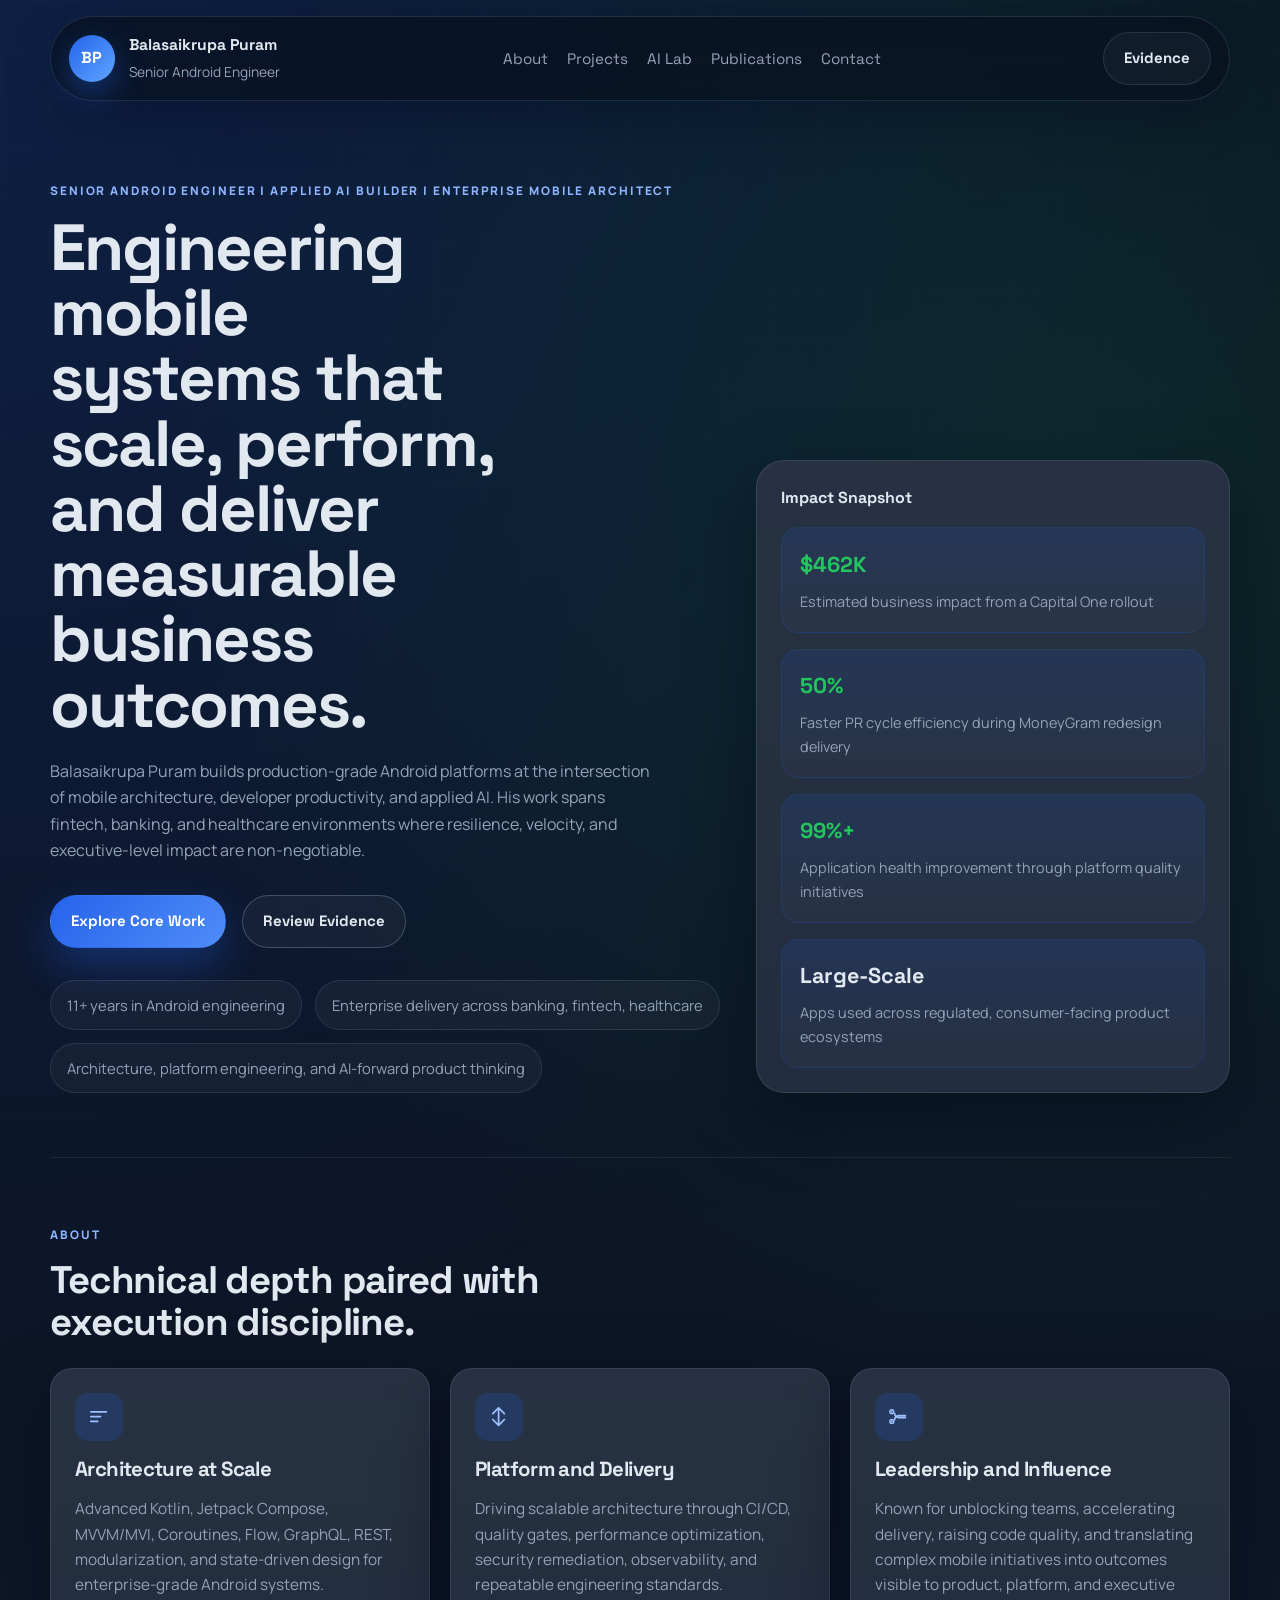
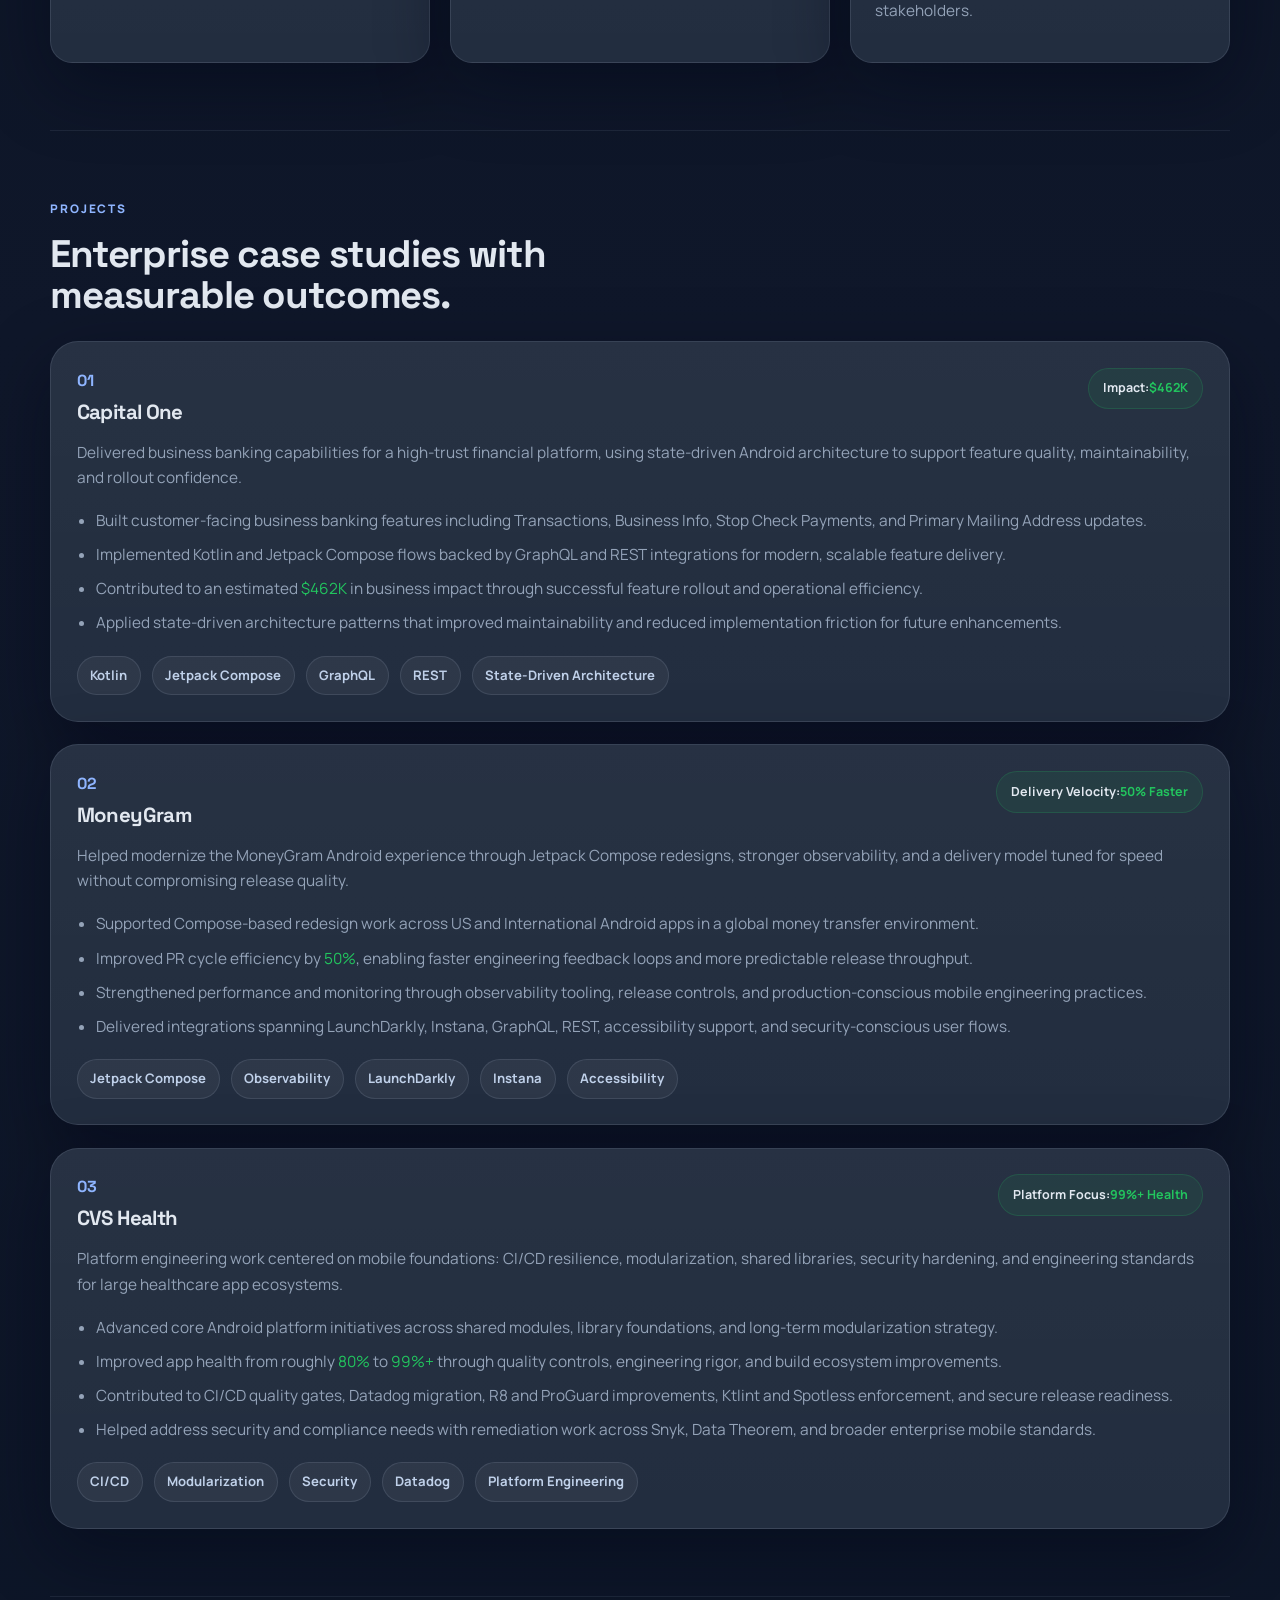
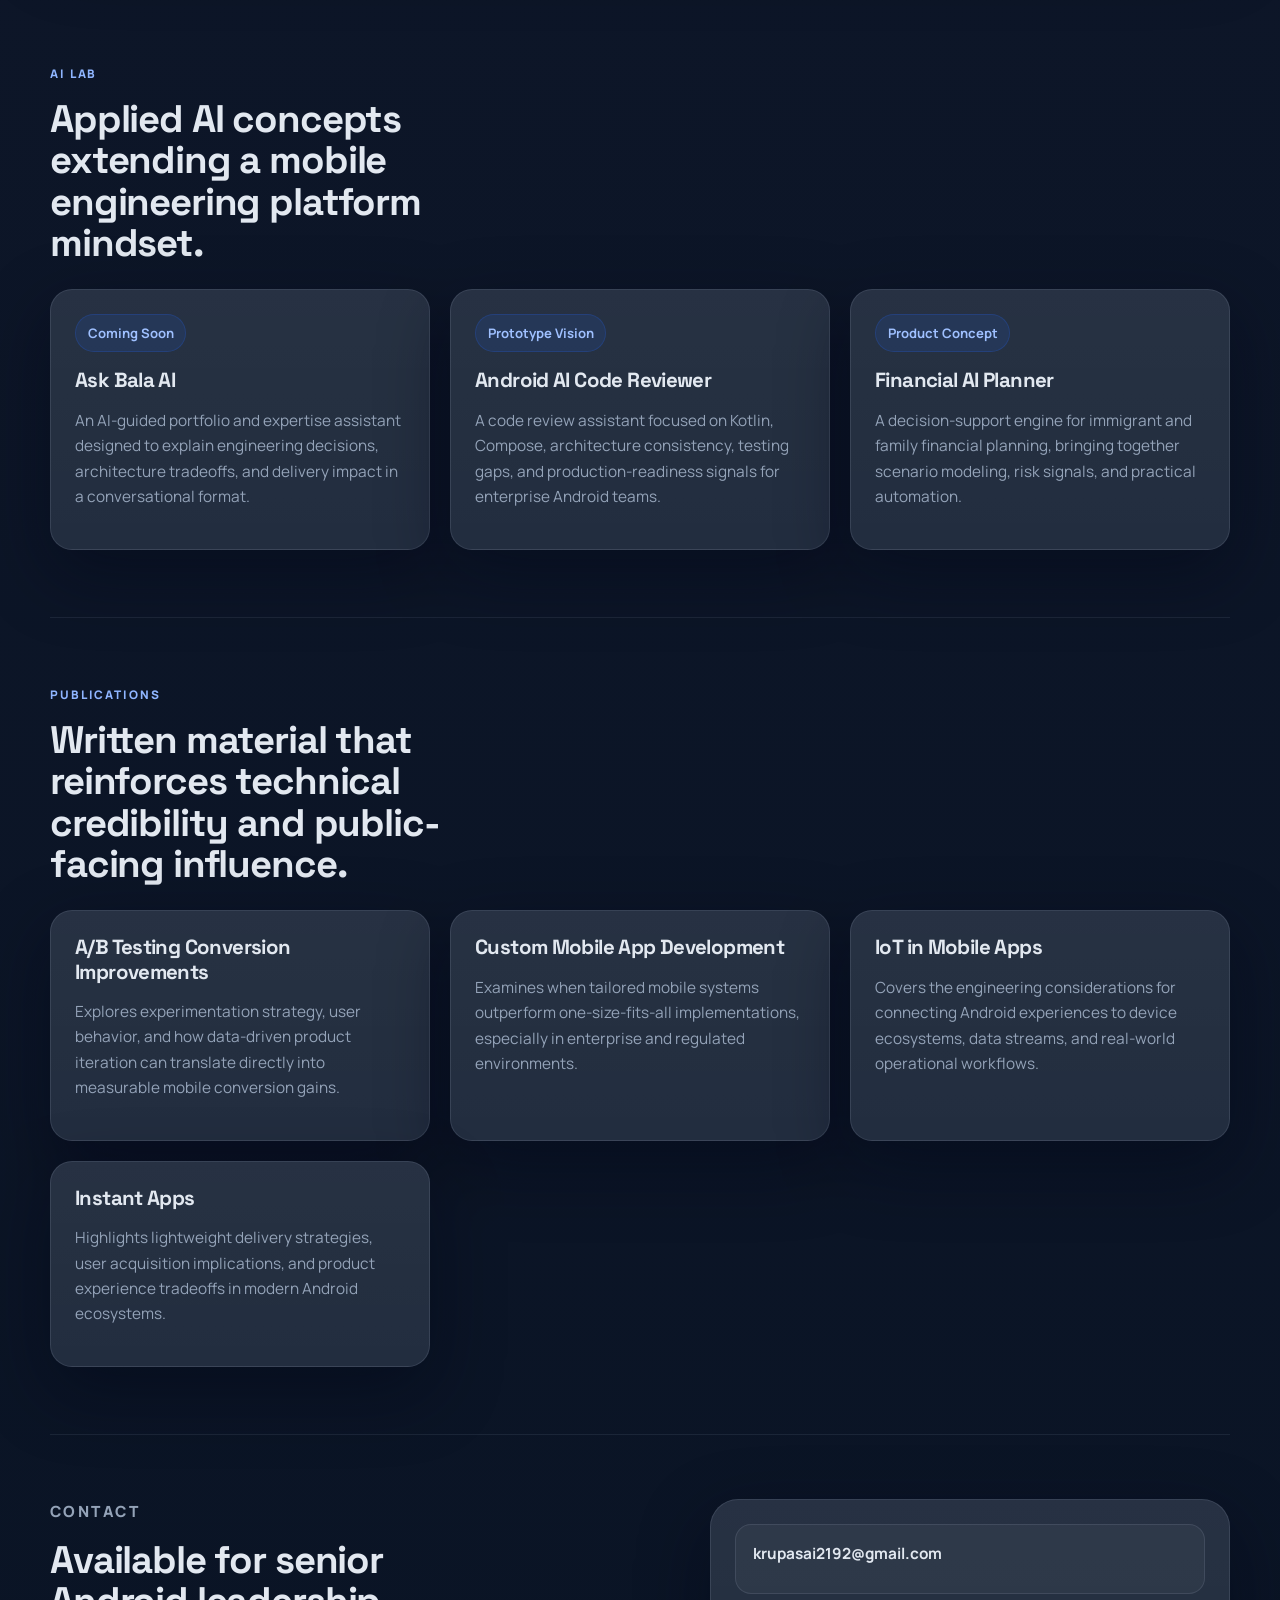
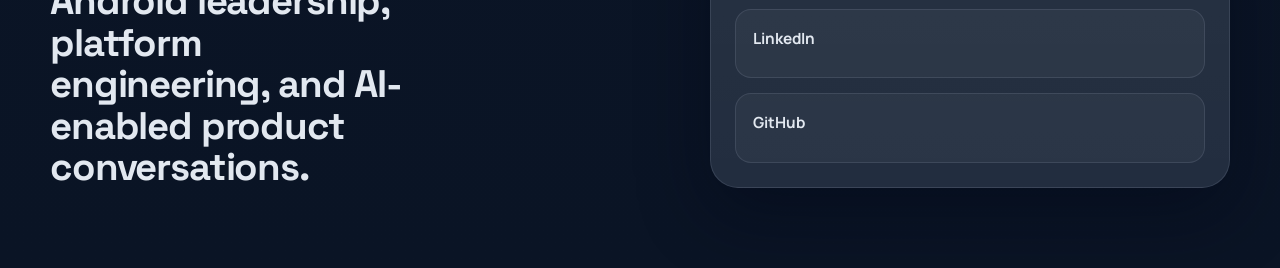
==== commit e9f8da0e: "Refine portfolio typography and evidence wording" ====
--- a/index.html
+++ b/index.html
@@ -27,14 +27,14 @@
         <a href="#publications">Publications</a>
         <a href="#contact">Contact</a>
       </nav>
-      <a class="button button-ghost" href="evidence.html">EB1A Evidence</a>
+      <a class="button button-ghost" href="evidence.html">Evidence</a>
     </header>
 
     <main id="top">
       <section class="hero section-divider">
         <div class="hero-copy reveal">
           <p class="eyebrow">Senior Android Engineer | Applied AI Builder | Enterprise Mobile Architect</p>
-          <h1>Engineering mobile systems that scale, perform, and produce measurable business outcomes.</h1>
+          <h1>Engineering mobile systems that scale, perform, and deliver measurable business outcomes.</h1>
           <p class="hero-text">
             Balasaikrupa Puram builds production-grade Android platforms at the intersection of mobile architecture,
             developer productivity, and applied AI. His work spans fintech, banking, and healthcare environments where
@@ -42,7 +42,7 @@
           </p>
           <div class="hero-actions">
             <a class="button button-primary" href="#projects">Explore Core Work</a>
-            <a class="button button-secondary" href="evidence.html">Review EB1A Profile</a>
+            <a class="button button-secondary" href="evidence.html">Review Evidence</a>
           </div>
           <ul class="trust-row" aria-label="Trust markers">
             <li>11+ years in Android engineering</li>
--- a/styles.css
+++ b/styles.css
@@ -219,19 +219,19 @@
 
 h1 {
   max-width: 11ch;
-  font-size: clamp(3rem, 7vw, 6rem);
-  line-height: 0.96;
+  font-size: clamp(2.35rem, 5.1vw, 4.4rem);
+  line-height: 1;
 }
 
 h2 {
   max-width: 15ch;
-  font-size: clamp(2rem, 4vw, 3.8rem);
-  line-height: 1.02;
+  font-size: clamp(1.65rem, 3vw, 2.7rem);
+  line-height: 1.08;
 }
 
 h3 {
-  font-size: 1.5rem;
-  line-height: 1.1;
+  font-size: 1.28rem;
+  line-height: 1.18;
 }
 
 .hero-text,
@@ -249,8 +249,8 @@
 
 .hero-text {
   max-width: 60ch;
-  margin: 1.6rem 0 0;
-  font-size: 1.08rem;
+  margin: 1.3rem 0 0;
+  font-size: 1rem;
 }
 
 .hero-actions {
@@ -320,14 +320,14 @@
   display: block;
   margin-bottom: 0.45rem;
   font-family: "Space Grotesk", sans-serif;
-  font-size: 1.55rem;
+  font-size: 1.35rem;
   font-weight: 700;
   color: var(--text);
 }
 
 .metric-label {
   display: block;
-  font-size: 0.94rem;
+  font-size: 0.9rem;
 }
 
 .accent {
@@ -343,11 +343,12 @@
 }
 
 .section-heading {
-  display: flex;
-  align-items: end;
-  justify-content: space-between;
-  gap: 1.5rem;
-  margin-bottom: 2rem;
+  display: block;
+  margin-bottom: 1.6rem;
+}
+
+.section-heading h2 {
+  max-width: 20ch;
 }
 
 .about-grid,
@@ -364,6 +365,19 @@
   padding: 1.5rem;
   border-radius: var(--radius-lg);
   transition: transform 180ms ease, border-color 180ms ease, box-shadow 180ms ease;
+}
+
+.feature-card p,
+.project-summary,
+.lab-card p,
+.publication-card p,
+.achievement-list,
+.contact-copy p,
+.contact-card a,
+.evidence-card p,
+.evidence-card li,
+.evidence-note {
+  font-size: 0.96rem;
 }
 
 .feature-card:hover,
@@ -434,6 +448,7 @@
   border: 1px solid rgba(34, 197, 94, 0.18);
   color: var(--text);
   white-space: nowrap;
+  font-size: 0.78rem;
 }
 
 .achievement-list {
@@ -540,7 +555,7 @@
 .evidence-card h2 {
   max-width: none;
   margin-bottom: 1rem;
-  font-size: clamp(1.65rem, 3vw, 2.5rem);
+  font-size: clamp(1.4rem, 2.3vw, 2rem);
 }
 
 .evidence-card p,
@@ -667,12 +682,12 @@
 
   h1 {
     max-width: none;
-    font-size: clamp(2.5rem, 16vw, 4rem);
+    font-size: clamp(2.1rem, 11vw, 3.2rem);
   }
 
   h2 {
     max-width: none;
-    font-size: clamp(1.8rem, 9vw, 2.6rem);
+    font-size: clamp(1.45rem, 7vw, 2.1rem);
   }
 
   .site-nav {
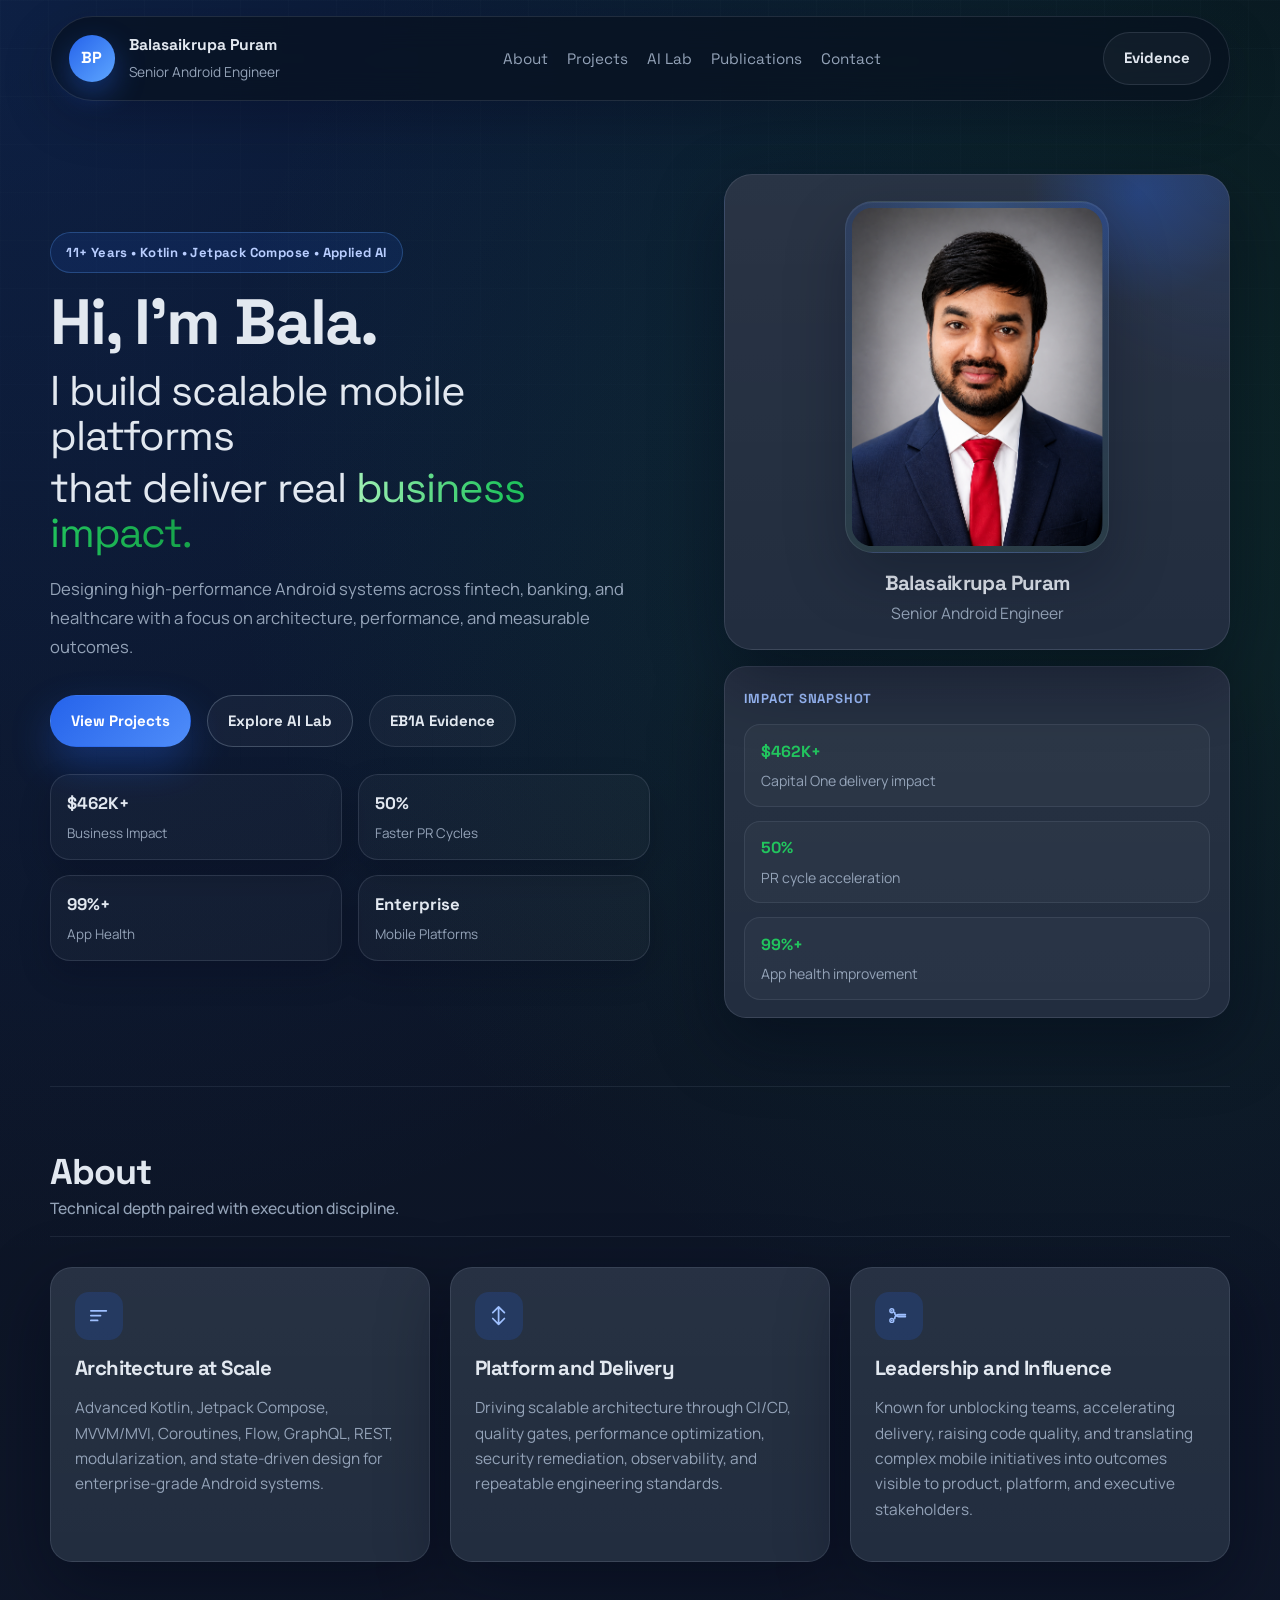
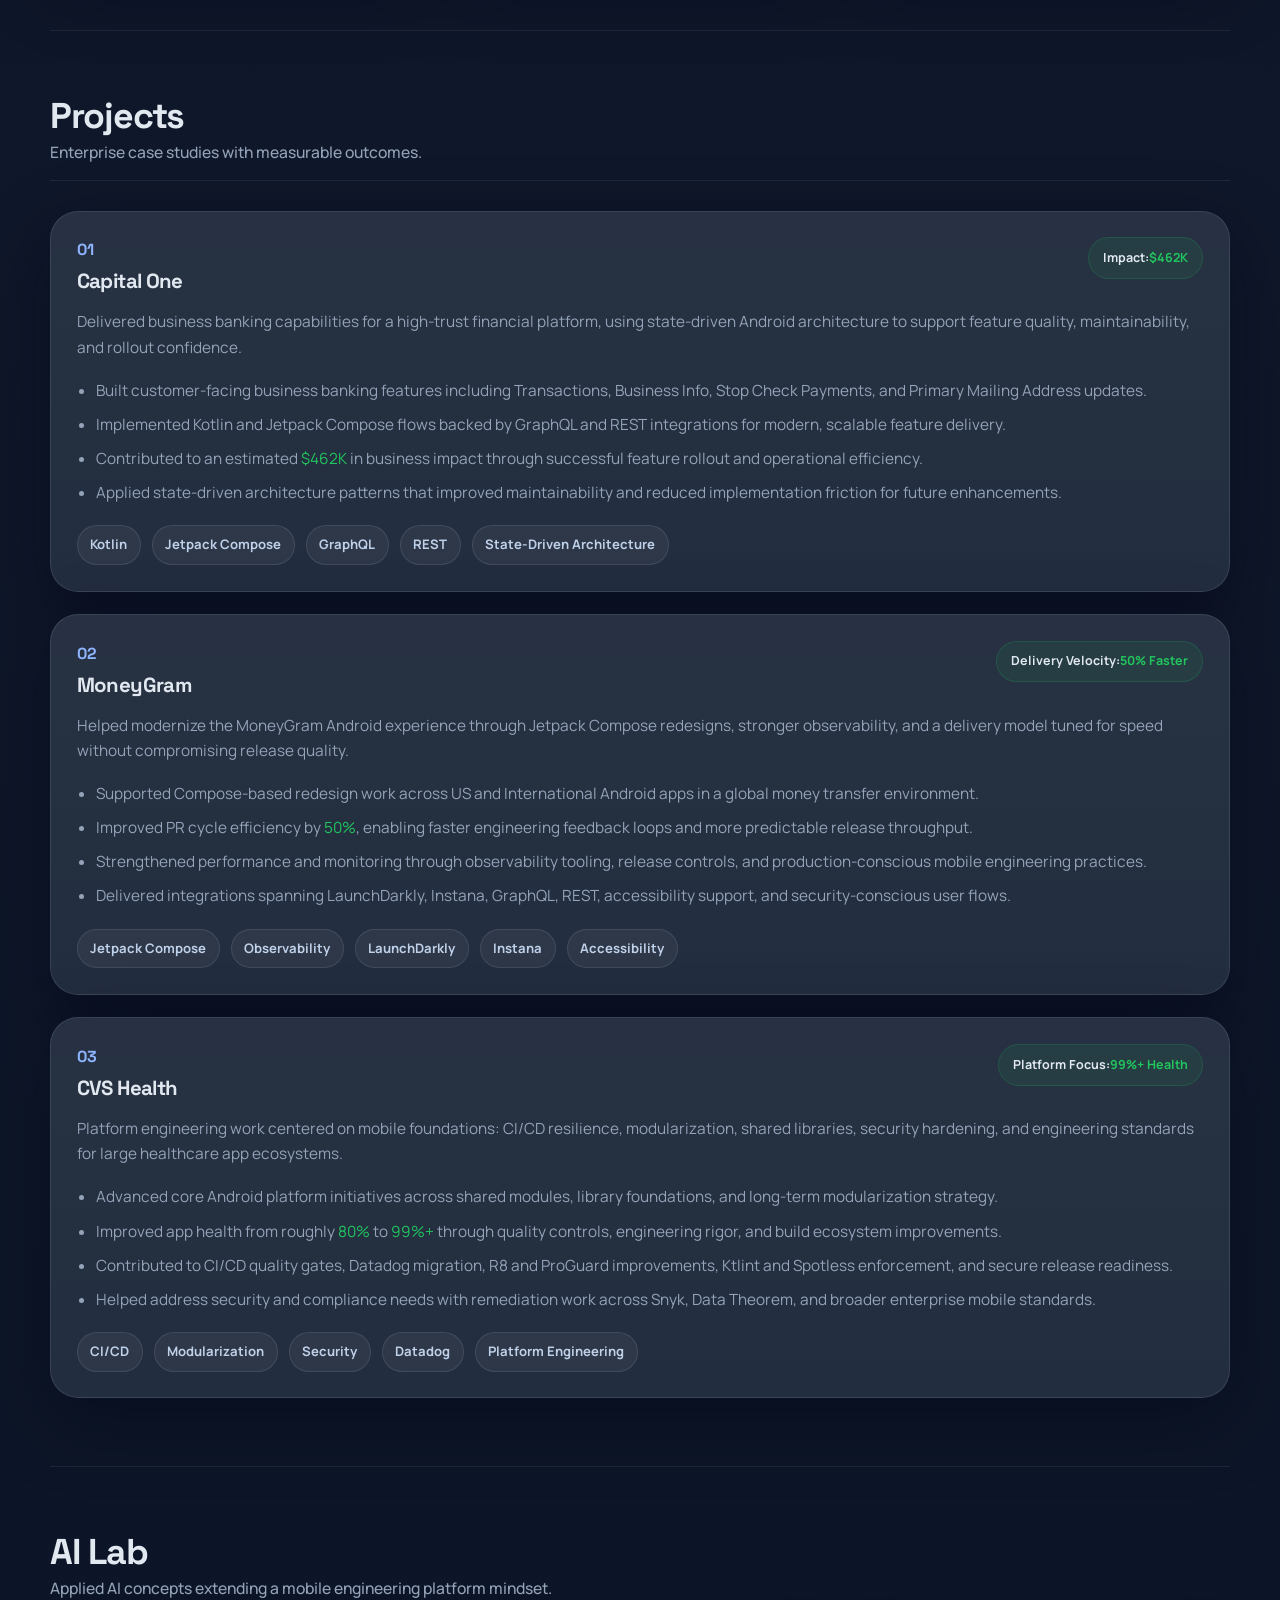
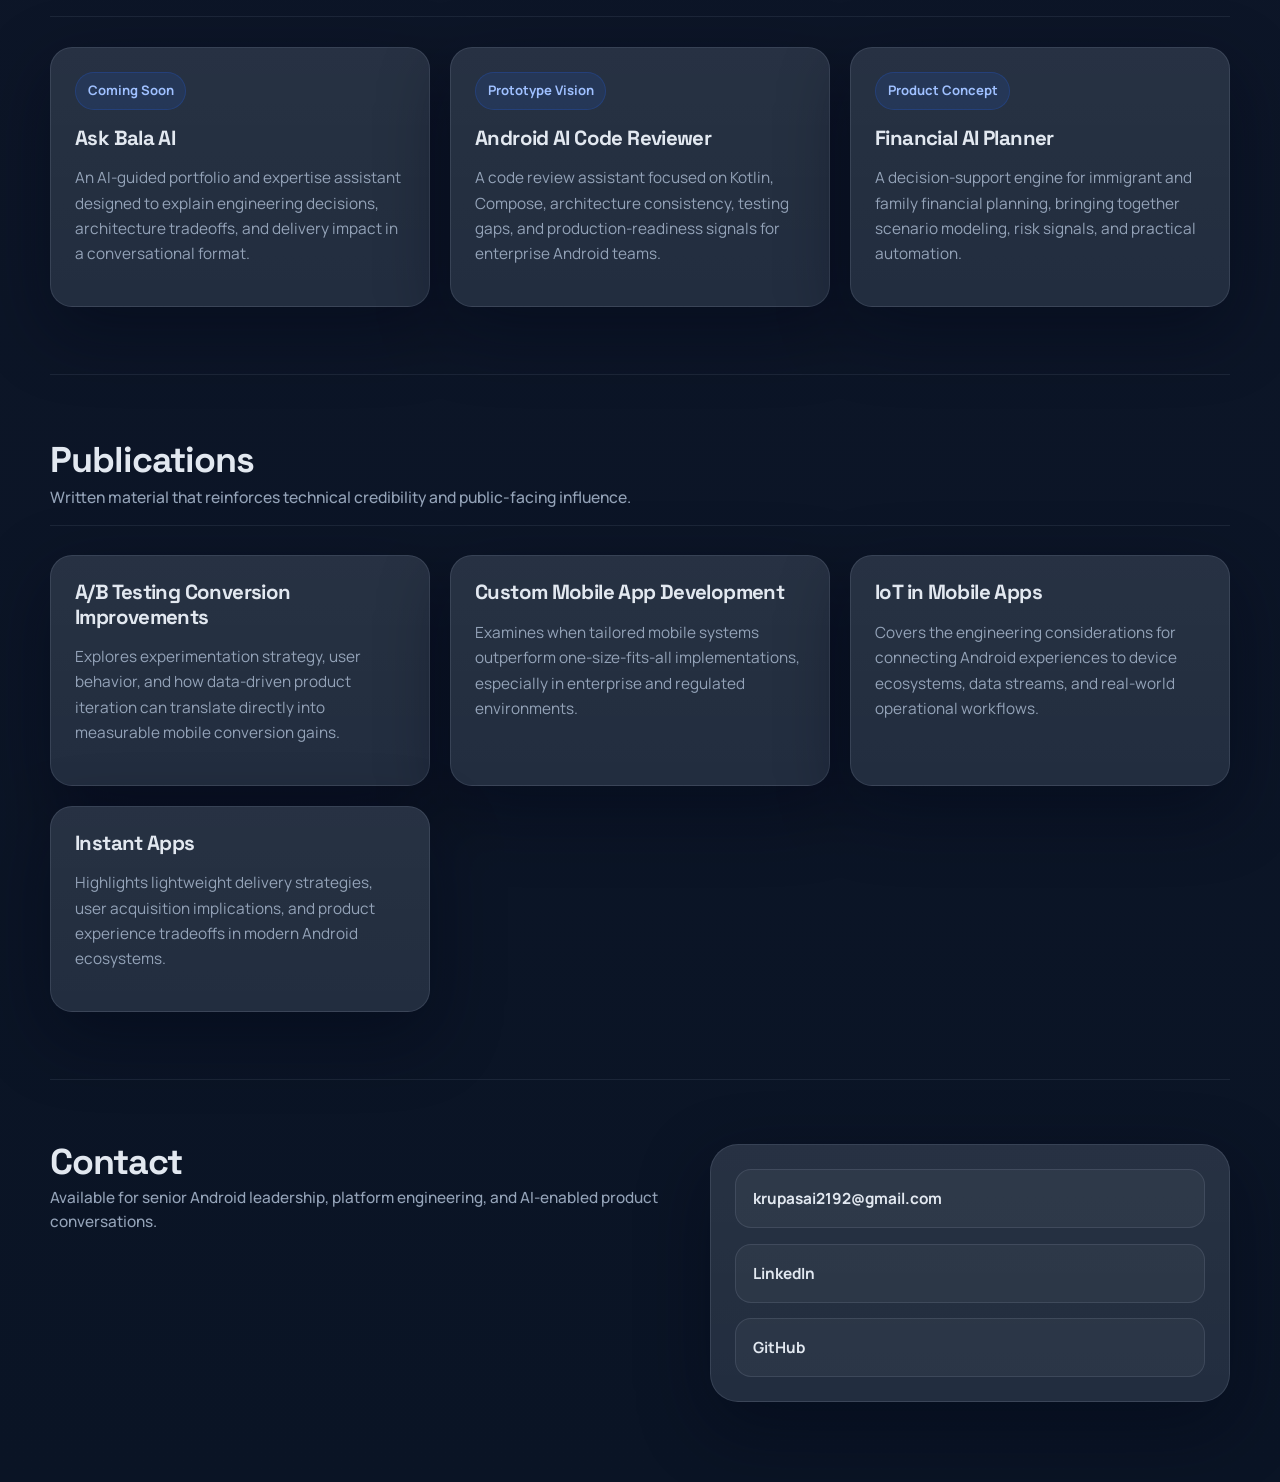
==== commit 2a894d16: "Refine hero layout and add profile image" ====
--- a/index.html
+++ b/index.html
@@ -32,52 +32,70 @@
 
     <main id="top">
       <section class="hero section-divider">
-        <div class="hero-copy reveal">
-          <p class="eyebrow">Senior Android Engineer | Applied AI Builder | Enterprise Mobile Architect</p>
-          <h1>Engineering mobile systems that scale, perform, and deliver measurable business outcomes.</h1>
+        <div class="hero-content reveal">
+          <div class="hero-badge">11+ Years • Kotlin • Jetpack Compose • Applied AI</div>
+          <h1>Hi, I’m Bala.</h1>
+          <p class="hero-line hero-line-secondary">I build scalable mobile platforms</p>
+          <p class="hero-line hero-line-highlight">that deliver real <span>business impact.</span></p>
           <p class="hero-text">
-            Balasaikrupa Puram builds production-grade Android platforms at the intersection of mobile architecture,
-            developer productivity, and applied AI. His work spans fintech, banking, and healthcare environments where
-            resilience, velocity, and executive-level impact are non-negotiable.
+            Designing high-performance Android systems across fintech, banking, and healthcare with a focus on architecture,
+            performance, and measurable outcomes.
           </p>
           <div class="hero-actions">
-            <a class="button button-primary" href="#projects">Explore Core Work</a>
-            <a class="button button-secondary" href="evidence.html">Review Evidence</a>
+            <a class="button button-primary" href="#projects">View Projects</a>
+            <a class="button button-secondary" href="#ai-lab">Explore AI Lab</a>
+            <a class="button button-ghost" href="evidence.html">EB1A Evidence</a>
           </div>
-          <ul class="trust-row" aria-label="Trust markers">
-            <li>11+ years in Android engineering</li>
-            <li>Enterprise delivery across banking, fintech, healthcare</li>
-            <li>Architecture, platform engineering, and AI-forward product thinking</li>
-          </ul>
-        </div>
-
-        <aside class="hero-panel reveal" aria-label="Impact snapshot">
-          <div class="panel-topline">Impact Snapshot</div>
-          <div class="metric-grid">
-            <article class="metric-card">
-              <span class="metric-value accent">$462K</span>
-              <span class="metric-label">Estimated business impact from a Capital One rollout</span>
-            </article>
-            <article class="metric-card">
-              <span class="metric-value accent">50%</span>
-              <span class="metric-label">Faster PR cycle efficiency during MoneyGram redesign delivery</span>
-            </article>
-            <article class="metric-card">
-              <span class="metric-value accent">99%+</span>
-              <span class="metric-label">Application health improvement through platform quality initiatives</span>
-            </article>
-            <article class="metric-card">
-              <span class="metric-value">Large-Scale</span>
-              <span class="metric-label">Apps used across regulated, consumer-facing product ecosystems</span>
+          <div class="hero-metrics" aria-label="Primary impact metrics">
+            <article class="hero-metric">
+              <strong>$462K+</strong>
+              <span>Business Impact</span>
+            </article>
+            <article class="hero-metric">
+              <strong>50%</strong>
+              <span>Faster PR Cycles</span>
+            </article>
+            <article class="hero-metric">
+              <strong>99%+</strong>
+              <span>App Health</span>
+            </article>
+            <article class="hero-metric">
+              <strong>Enterprise</strong>
+              <span>Mobile Platforms</span>
             </article>
           </div>
-        </aside>
+        </div>
+
+        <div class="hero-visual reveal">
+          <article class="profile-card">
+            <img class="profile-image" src="assets/bala-profile.png" alt="Portrait of Balasaikrupa Puram">
+            <h3>Balasaikrupa Puram</h3>
+            <p>Senior Android Engineer</p>
+          </article>
+          <article class="impact-mini-card" aria-label="Impact snapshot">
+            <span class="impact-mini-label">Impact Snapshot</span>
+            <div class="impact-mini-grid">
+              <div>
+                <strong class="accent">$462K+</strong>
+                <span>Capital One delivery impact</span>
+              </div>
+              <div>
+                <strong class="accent">50%</strong>
+                <span>PR cycle acceleration</span>
+              </div>
+              <div>
+                <strong class="accent">99%+</strong>
+                <span>App health improvement</span>
+              </div>
+            </div>
+          </article>
+        </div>
       </section>
 
       <section id="about" class="section section-divider">
         <div class="section-heading reveal">
-          <p class="eyebrow">About</p>
-          <h2>Technical depth paired with execution discipline.</h2>
+          <h2 class="section-title">About</h2>
+          <p class="section-support">Technical depth paired with execution discipline.</p>
         </div>
         <div class="about-grid">
           <article class="feature-card reveal">
@@ -106,8 +124,8 @@
 
       <section id="projects" class="section section-divider">
         <div class="section-heading reveal">
-          <p class="eyebrow">Projects</p>
-          <h2>Enterprise case studies with measurable outcomes.</h2>
+          <h2 class="section-title">Projects</h2>
+          <p class="section-support">Enterprise case studies with measurable outcomes.</p>
         </div>
 
         <div class="project-stack">
@@ -196,8 +214,8 @@
 
       <section id="ai-lab" class="section section-divider">
         <div class="section-heading reveal">
-          <p class="eyebrow">AI Lab</p>
-          <h2>Applied AI concepts extending a mobile engineering platform mindset.</h2>
+          <h2 class="section-title">AI Lab</h2>
+          <p class="section-support">Applied AI concepts extending a mobile engineering platform mindset.</p>
         </div>
         <div class="ai-grid">
           <article class="lab-card reveal">
@@ -220,8 +238,8 @@
 
       <section id="publications" class="section section-divider">
         <div class="section-heading reveal">
-          <p class="eyebrow">Publications</p>
-          <h2>Written material that reinforces technical credibility and public-facing influence.</h2>
+          <h2 class="section-title">Publications</h2>
+          <p class="section-support">Written material that reinforces technical credibility and public-facing influence.</p>
         </div>
         <div class="publication-grid">
           <article class="publication-card reveal">
@@ -246,8 +264,8 @@
 
     <section id="contact" class="contact-band">
       <div class="contact-copy reveal">
-        <p class="eyebrow">Contact</p>
-        <h2>Available for senior Android leadership, platform engineering, and AI-enabled product conversations.</h2>
+        <h2 class="section-title">Contact</h2>
+        <p class="section-support">Available for senior Android leadership, platform engineering, and AI-enabled product conversations.</p>
       </div>
       <div class="contact-card reveal">
         <a href="mailto:krupasai2192@gmail.com">krupasai2192@gmail.com</a>
--- a/styles.css
+++ b/styles.css
@@ -169,8 +169,7 @@
 .feature-card:hover,
 .project-card:hover,
 .lab-card:hover,
-.publication-card:hover,
-.metric-card:hover {
+.publication-card:hover {
   transform: translateY(-3px);
 }
 
@@ -194,10 +193,14 @@
 
 .hero {
   display: grid;
-  grid-template-columns: minmax(0, 1.35fr) minmax(320px, 0.95fr);
-  gap: 2rem;
-  padding: 5rem 0 4rem;
-  align-items: end;
+  grid-template-columns: minmax(0, 1.1fr) minmax(320px, 0.9fr);
+  gap: 3.5rem;
+  padding: 4.6rem 0 4.2rem;
+  align-items: center;
+}
+
+.hero-content {
+  max-width: 37.5rem;
 }
 
 .eyebrow {
@@ -218,9 +221,10 @@
 }
 
 h1 {
-  max-width: 11ch;
-  font-size: clamp(2.35rem, 5.1vw, 4.4rem);
-  line-height: 1;
+  max-width: none;
+  margin-top: 1.15rem;
+  font-size: clamp(3.5rem, 6vw, 4rem);
+  line-height: 0.95;
 }
 
 h2 {
@@ -241,43 +245,105 @@
 .publication-card p,
 .contact-copy p,
 .achievement-list,
-.metric-label,
-.trust-row,
 .brand-copy span {
   color: var(--muted);
 }
 
+.hero-badge {
+  display: inline-flex;
+  align-items: center;
+  min-height: 2.5rem;
+  padding: 0.55rem 0.95rem;
+  border: 1px solid rgba(94, 166, 255, 0.28);
+  border-radius: 999px;
+  background: rgba(37, 99, 235, 0.12);
+  color: #b9ceff;
+  font-family: "Space Grotesk", sans-serif;
+  font-size: 0.82rem;
+  font-weight: 700;
+  letter-spacing: 0.03em;
+}
+
+.hero-line {
+  margin: 0;
+  max-width: 18ch;
+  font-family: "Space Grotesk", sans-serif;
+  color: var(--text);
+}
+
+.hero-line-secondary {
+  margin-top: 1rem;
+  font-size: clamp(2rem, 3.5vw, 2.6rem);
+  line-height: 1.08;
+  letter-spacing: -0.03em;
+}
+
+.hero-line-highlight {
+  margin-top: 0.45rem;
+  font-size: clamp(2rem, 3.5vw, 2.6rem);
+  line-height: 1.08;
+  letter-spacing: -0.03em;
+}
+
+.hero-line-highlight span {
+  color: var(--accent);
+  background: linear-gradient(90deg, #9ff0b4 0%, var(--accent) 48%, #16a34a 100%);
+  -webkit-background-clip: text;
+  background-clip: text;
+  color: transparent;
+}
+
 .hero-text {
-  max-width: 60ch;
-  margin: 1.3rem 0 0;
-  font-size: 1rem;
+  max-width: 37rem;
+  margin: 1.25rem 0 0;
+  font-size: 1.04rem;
+  line-height: 1.72;
 }
 
 .hero-actions {
   display: flex;
   gap: 1rem;
   flex-wrap: wrap;
-  margin-top: 2rem;
-}
-
-.trust-row {
-  display: flex;
-  flex-wrap: wrap;
-  gap: 0.8rem;
-  padding: 0;
-  margin: 2rem 0 0;
-  list-style: none;
-}
-
-.trust-row li {
-  padding: 0.75rem 1rem;
-  background: rgba(255, 255, 255, 0.04);
+  margin-top: 2.1rem;
+}
+
+.hero-metrics {
+  display: grid;
+  grid-template-columns: repeat(2, minmax(0, 1fr));
+  gap: 0.95rem;
+  margin-top: 1.7rem;
+}
+
+.hero-metric {
+  padding: 0.9rem 1rem;
   border: 1px solid var(--line);
-  border-radius: 999px;
-  font-size: 0.92rem;
-}
-
-.hero-panel,
+  border-radius: 20px;
+  background: rgba(255, 255, 255, 0.03);
+  box-shadow: 0 14px 32px rgba(2, 6, 23, 0.2);
+}
+
+.hero-metric strong {
+  display: block;
+  font-family: "Space Grotesk", sans-serif;
+  font-size: 1.05rem;
+  color: var(--text);
+}
+
+.hero-metric span {
+  display: block;
+  margin-top: 0.3rem;
+  font-size: 0.84rem;
+  color: var(--muted);
+}
+
+.hero-visual {
+  display: grid;
+  gap: 1rem;
+  align-items: start;
+}
+
+.profile-card,
+.impact-mini-card,
 .feature-card,
 .project-card,
 .lab-card,
@@ -290,44 +356,98 @@
   box-shadow: var(--shadow);
 }
 
-.hero-panel {
-  padding: 1.5rem;
+.profile-card {
+  position: relative;
+  padding: 1.6rem 1.6rem 1.35rem;
   border-radius: var(--radius-xl);
-}
-
-.panel-topline {
-  margin-bottom: 1rem;
-  font-family: "Space Grotesk", sans-serif;
-  color: var(--text);
+  overflow: hidden;
+  text-align: center;
+  background:
+    radial-gradient(circle at top right, rgba(37, 99, 235, 0.14), transparent 30%),
+    linear-gradient(180deg, rgba(255, 255, 255, 0.05), rgba(255, 255, 255, 0.02)),
+    var(--card);
+}
+
+.profile-card::before {
+  content: "";
+  position: absolute;
+  inset: -20% auto auto 60%;
+  width: 14rem;
+  height: 14rem;
+  border-radius: 50%;
+  background: radial-gradient(circle, rgba(37, 99, 235, 0.28), transparent 70%);
+  pointer-events: none;
+}
+
+.profile-image {
+  position: relative;
+  display: block;
+  width: min(100%, 16.5rem);
+  margin: 0 auto;
+  aspect-ratio: 3 / 4;
+  padding: 0.35rem;
+  border-radius: 28px;
+  border: 1px solid rgba(148, 163, 184, 0.14);
+  background:
+    radial-gradient(circle at top, rgba(94, 166, 255, 0.18), transparent 32%),
+    linear-gradient(180deg, rgba(37, 99, 235, 0.14), rgba(34, 197, 94, 0.05)),
+    rgba(255, 255, 255, 0.03);
+  object-fit: cover;
+  object-position: center 18%;
+  box-shadow:
+    inset 0 1px 0 rgba(255, 255, 255, 0.06),
+    0 24px 60px rgba(2, 6, 23, 0.26);
+}
+
+.profile-card h3 {
+  margin-top: 1.1rem;
+}
+
+.profile-card p {
+  margin: 0.4rem 0 0;
+  color: var(--muted);
+  font-size: 0.98rem;
+}
+
+.impact-mini-card {
+  padding: 1.1rem 1.2rem;
+  border-radius: 22px;
+}
+
+.impact-mini-label {
+  display: inline-block;
+  margin-bottom: 0.9rem;
+  color: #9fc0ff;
+  font-family: "Space Grotesk", sans-serif;
+  font-size: 0.82rem;
+  font-weight: 700;
+  letter-spacing: 0.06em;
+  text-transform: uppercase;
+}
+
+.impact-mini-grid {
+  display: grid;
+  gap: 0.85rem;
+}
+
+.impact-mini-grid div {
+  padding: 0.85rem 0.95rem;
+  border: 1px solid rgba(148, 163, 184, 0.14);
+  border-radius: 16px;
+  background: rgba(255, 255, 255, 0.03);
+}
+
+.impact-mini-grid strong {
+  display: block;
+  font-family: "Space Grotesk", sans-serif;
   font-size: 1rem;
-  font-weight: 700;
-}
-
-.metric-grid {
-  display: grid;
-  gap: 1rem;
-}
-
-.metric-card {
-  padding: 1.15rem;
-  border-radius: var(--radius-md);
-  background: linear-gradient(180deg, rgba(37, 99, 235, 0.12), rgba(255, 255, 255, 0.02));
-  border: 1px solid rgba(37, 99, 235, 0.15);
-  transition: transform 180ms ease, border-color 180ms ease;
-}
-
-.metric-value {
+}
+
+.impact-mini-grid span {
   display: block;
-  margin-bottom: 0.45rem;
-  font-family: "Space Grotesk", sans-serif;
-  font-size: 1.35rem;
-  font-weight: 700;
-  color: var(--text);
-}
-
-.metric-label {
-  display: block;
-  font-size: 0.9rem;
+  margin-top: 0.25rem;
+  color: var(--muted);
+  font-size: 0.88rem;
 }
 
 .accent {
@@ -344,11 +464,27 @@
 
 .section-heading {
   display: block;
-  margin-bottom: 1.6rem;
-}
-
-.section-heading h2 {
-  max-width: 20ch;
+  margin-bottom: 1.85rem;
+  padding-bottom: 1rem;
+  border-bottom: 1px solid rgba(148, 163, 184, 0.12);
+}
+
+.section-title {
+  max-width: none;
+  margin-bottom: 0.35rem;
+  font-size: clamp(2rem, 2.8vw, 2.9rem);
+  line-height: 1.02;
+  color: var(--text);
+}
+
+.section-support {
+  max-width: 42rem;
+  margin: 0;
+  font-size: 0.98rem;
+  line-height: 1.55;
+  color: var(--muted);
+  font-family: "Manrope", "Segoe UI", sans-serif;
+  font-weight: 500;
 }
 
 .about-grid,
@@ -380,11 +516,12 @@
   font-size: 0.96rem;
 }
 
+.profile-card:hover,
+.impact-mini-card:hover,
 .feature-card:hover,
 .project-card:hover,
 .lab-card:hover,
 .publication-card:hover,
-.metric-card:hover,
 .contact-card:hover {
   border-color: rgba(94, 166, 255, 0.45);
   box-shadow: 0 26px 70px rgba(2, 6, 23, 0.54);
@@ -615,14 +752,15 @@
     scroll-behavior: auto;
   }
 
-  .reveal,
-  .button,
-  .feature-card,
-  .project-card,
-  .lab-card,
-  .publication-card,
-  .metric-card,
-  .contact-card a {
+.reveal,
+.button,
+.profile-card,
+.impact-mini-card,
+.feature-card,
+.project-card,
+.lab-card,
+.publication-card,
+.contact-card a {
     transition: none;
     transform: none;
     opacity: 1;
@@ -633,6 +771,10 @@
   .hero,
   .contact-band {
     grid-template-columns: 1fr;
+  }
+
+  .hero-content {
+    max-width: none;
   }
 
   .about-grid,
@@ -657,12 +799,7 @@
   }
 
   .hero {
-    padding-top: 3.5rem;
-  }
-
-  .section-heading {
-    align-items: start;
-    flex-direction: column;
+    padding-top: 3.2rem;
   }
 
   .project-header {
@@ -682,7 +819,7 @@
 
   h1 {
     max-width: none;
-    font-size: clamp(2.1rem, 11vw, 3.2rem);
+    font-size: clamp(2.8rem, 11vw, 3.3rem);
   }
 
   h2 {
@@ -690,14 +827,31 @@
     font-size: clamp(1.45rem, 7vw, 2.1rem);
   }
 
+  .hero-line-secondary,
+  .hero-line-highlight {
+    max-width: none;
+    font-size: clamp(1.55rem, 7vw, 2rem);
+  }
+
+  .section-title {
+    font-size: clamp(1.55rem, 6.6vw, 2rem);
+  }
+
+  .section-support {
+    font-size: 0.94rem;
+  }
+
   .site-nav {
     gap: 0.8rem;
   }
 
-  .hero-actions,
-  .trust-row {
+  .hero-actions {
     flex-direction: column;
     align-items: stretch;
+  }
+
+  .hero-metrics {
+    grid-template-columns: 1fr;
   }
 
   .about-grid,
